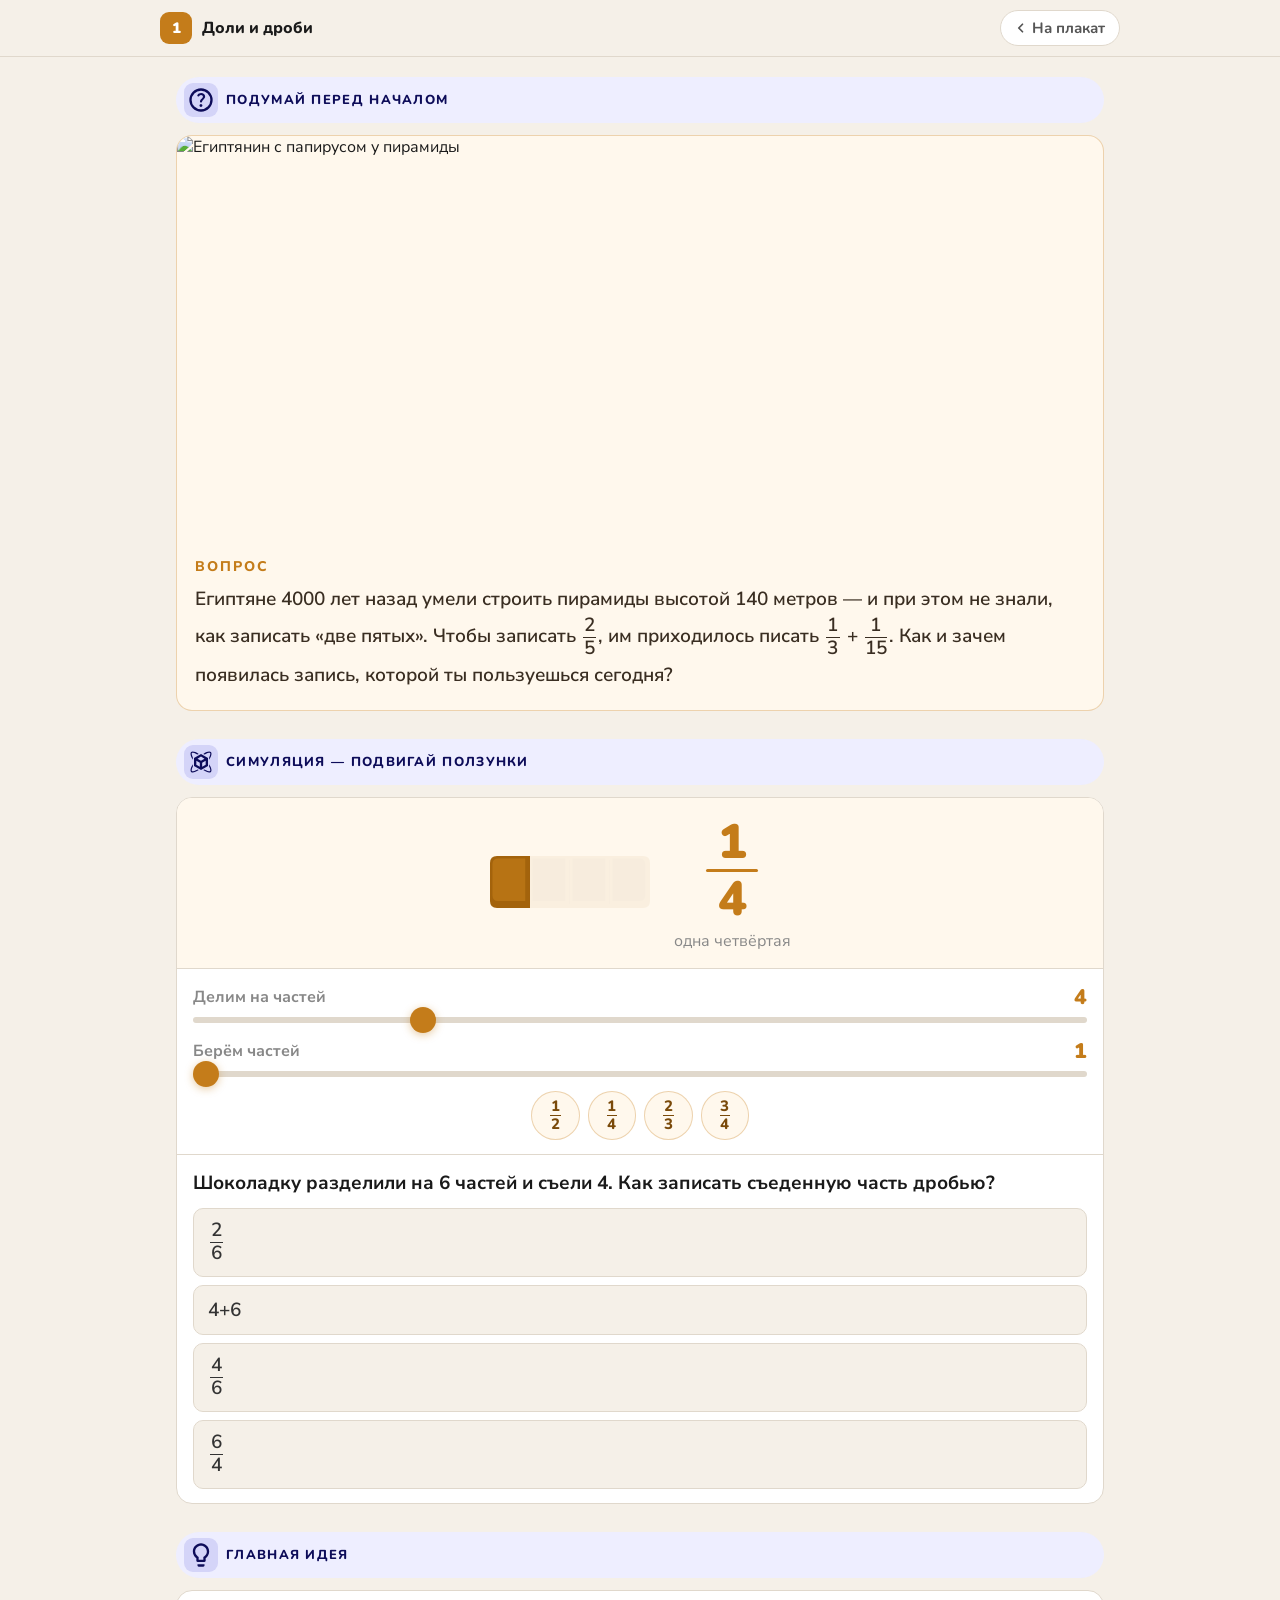
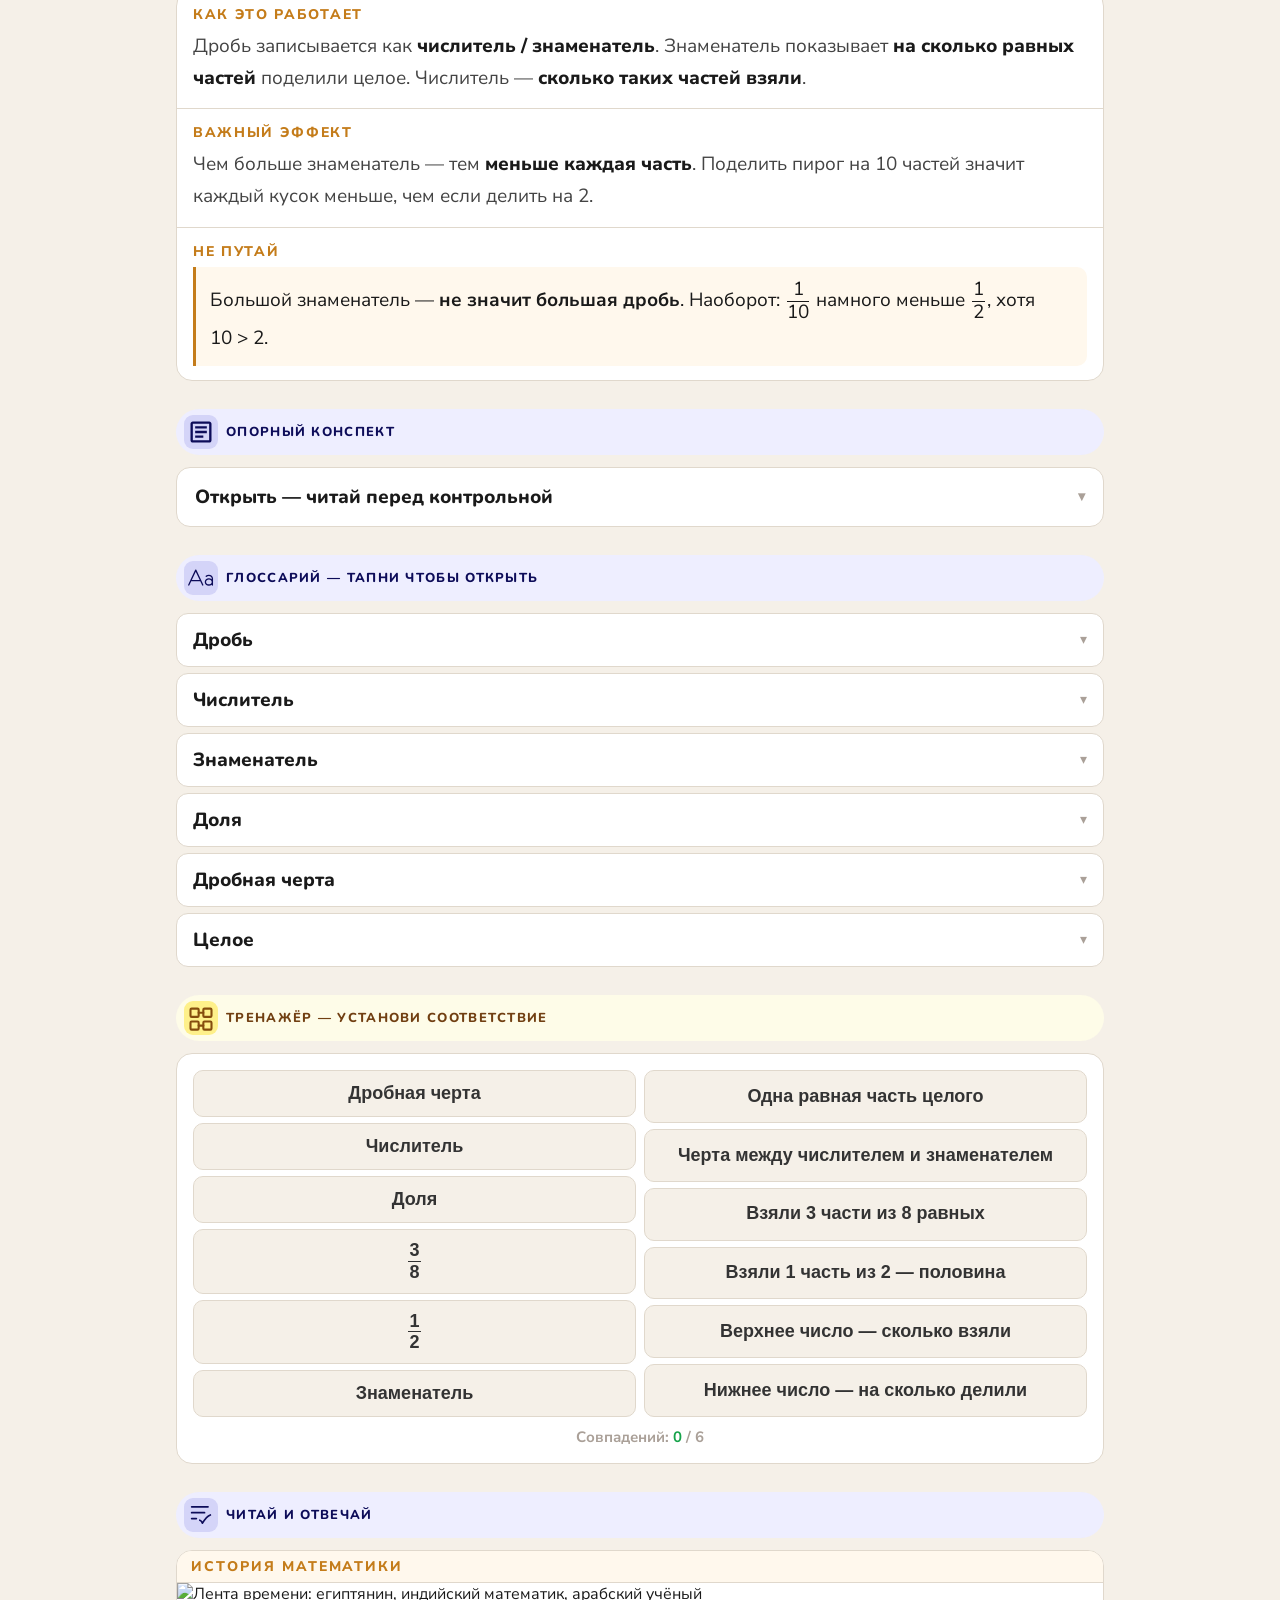
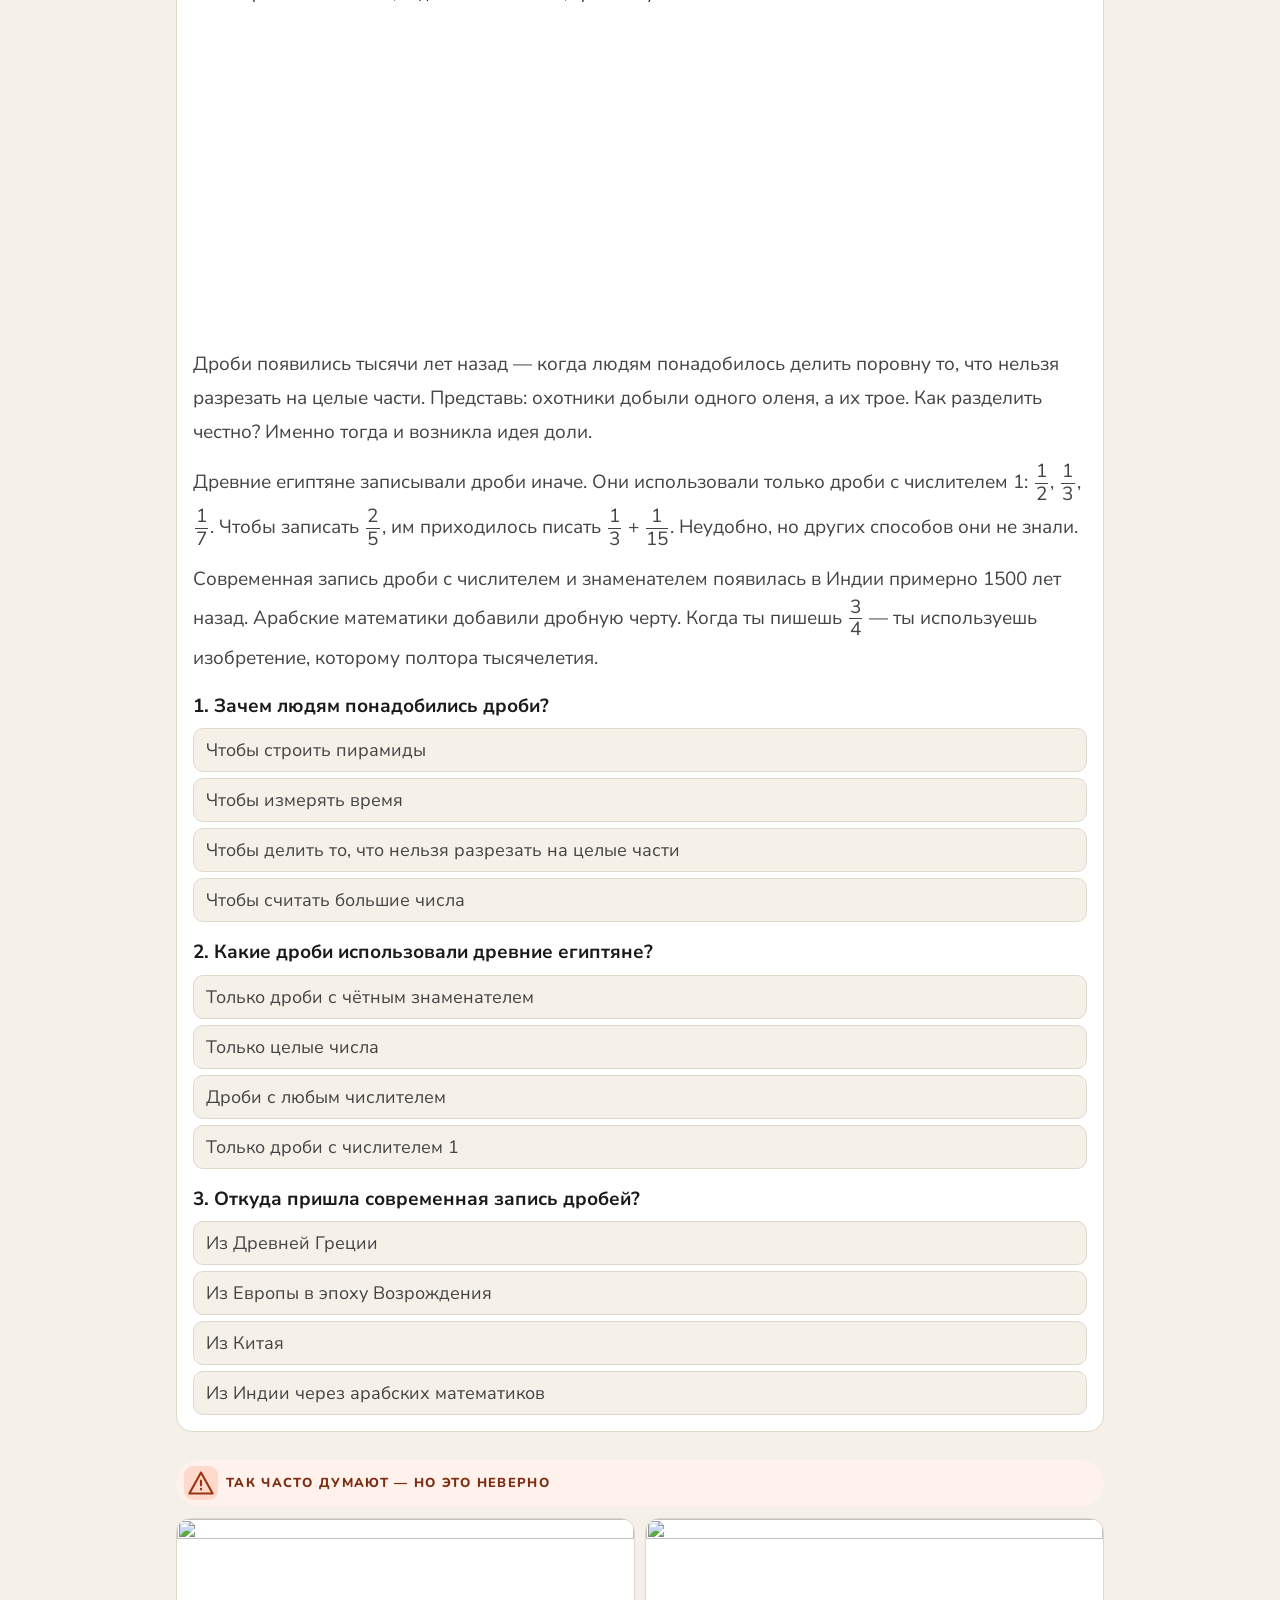
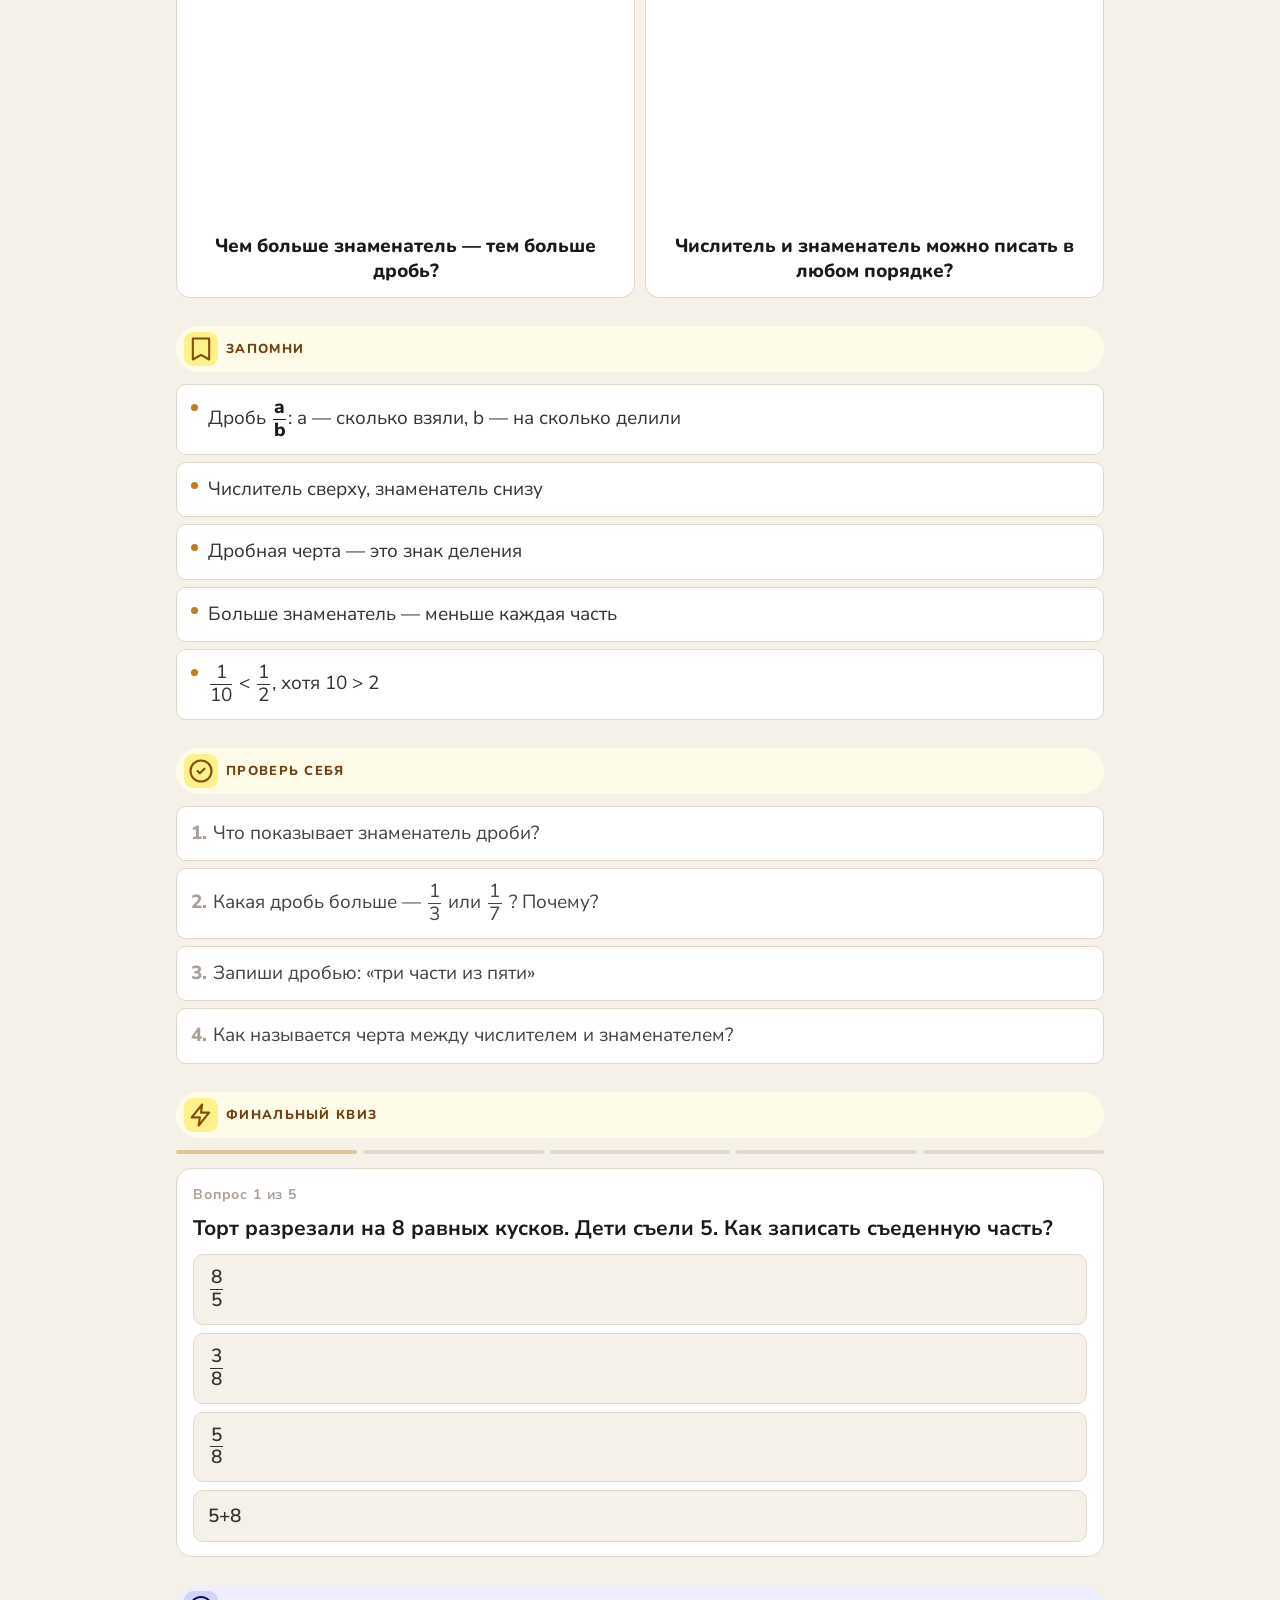
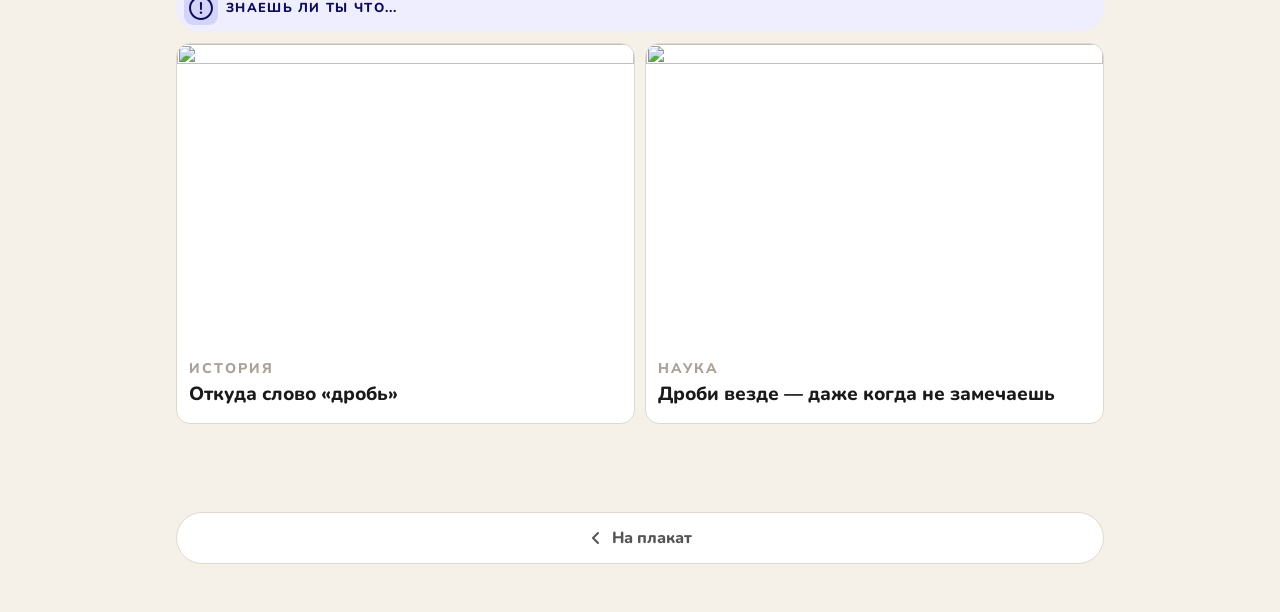
==== block5/node1.html @ dfeeb0be "update proj" ====
<!DOCTYPE html>
<html lang="ru">
<head>
  <meta charset="UTF-8">
  <meta name="viewport" content="width=device-width, initial-scale=1.0, maximum-scale=1.0">
  <title>Узел 1 · Доли и дроби</title>
  <link rel="stylesheet" href="../shared.css">
  <style>
    /* Симуляция — шоколадка */
    .choc-wrap { display: flex; align-items: center; justify-content: center; gap: 24px; flex-wrap: wrap; }
    .choc-grid-img { display: flex; flex-wrap: nowrap; gap: 0; align-items: stretch; justify-content: center; overflow-x: auto; max-width: 100%; padding: 4px 0; border-radius: 8px; overflow: hidden; }
    .choc-cell-svg { flex-shrink: 0; transition: opacity 0.25s; display: block; }
    .choc-cell-svg.on  { opacity: 1; }
    .choc-cell-svg.off { opacity: 0.15; }
    @media (max-width: 599px) {
      .choc-cell-svg svg { width: 30px !important; height: 39px !important; }
    }
    .frac-disp { display: flex; flex-direction: column; align-items: center; gap: 3px; min-width: 72px; }
    .frac-word { font-size: 15px; color: #888; text-align: center; margin-top: 4px; min-height: 18px; }

    /* Match — node1 специфика */
    .match-wrap { padding: 16px; }
    .match-header { font-size: 16px; font-weight: 700; color: #555; margin-bottom: 12px; text-align: center; }

    /* Reading */
    .read-papyrus { width: 100%; aspect-ratio: 2/1; object-fit: cover; object-position: center 30%; display: block; }

    /* Масштабирование специфичного */
    @media (min-width: 600px) {
      .frac-word { font-size: clamp(14px, 1.7vw, 16px); }
    }
  </style>
</head>
<body>

<div class="topbar">
  <div class="topbar-inner">
    <div class="topbar-badge">1</div>
    <div class="topbar-title">Доли и дроби</div>
    <a href="index.html" class="topbar-back">
      <svg width="12" height="12" viewBox="0 0 16 16" fill="none"><path d="M10 3L5 8L10 13" stroke="currentColor" stroke-width="2.2" stroke-linecap="round" stroke-linejoin="round"/></svg>
      На плакат
    </a>
  </div>
</div>

<div class="page">
<div class="col">

  <!-- 1. HOOK -->
  <div class="sec">
    <div class="sec-title"><div class="sec-pill sp-learn"><div class="sec-pill-icon"><svg width="28" height="28" viewBox="0 0 24 24" fill="#0D0C59"><path d="M11.95 18q.525 0 .888-.363t.362-.887t-.362-.888t-.888-.362t-.887.363t-.363.887t.363.888t.887.362m.05 4q-2.075 0-3.9-.788t-3.175-2.137T2.788 15.9T2 12t.788-3.9t2.137-3.175T8.1 2.788T12 2t3.9.788t3.175 2.137T21.213 8.1T22 12t-.788 3.9t-2.137 3.175t-3.175 2.138T12 22m0-2q3.35 0 5.675-2.325T20 12t-2.325-5.675T12 4T6.325 6.325T4 12t2.325 5.675T12 20m.1-12.3q.625 0 1.088.4t.462 1q0 .55-.337.975t-.763.8q-.575.5-1.012 1.1t-.438 1.35q0 .35.263.588t.612.237q.375 0 .638-.25t.337-.625q.1-.525.45-.937t.75-.788q.575-.55.988-1.2t.412-1.45q0-1.275-1.037-2.087T12.1 6q-.95 0-1.812.4T8.975 7.625q-.175.3-.112.638t.337.512q.35.2.725.125t.625-.425q.275-.375.688-.575t.862-.2"/></svg></div><span class="sec-pill-text">Подумай перед началом</span></div></div>
    <div class="hook-card">
      <img src="node1_img1.png" alt="Египтянин с папирусом у пирамиды" style="width:100%;aspect-ratio:16/7;object-fit:cover;display:block;border-radius:12px 12px 0 0;">
      <div class="hook-text-wrap">
        <div class="hook-label">Вопрос</div>
        <div class="hook-text">Египтяне 4000 лет назад умели строить пирамиды высотой 140 метров — и при этом не знали, как записать «две пятых». Чтобы записать <span class="frac"><span class="frac-n">2</span><span class="frac-bar"></span><span class="frac-d">5</span></span>, им приходилось писать <span class="frac"><span class="frac-n">1</span><span class="frac-bar"></span><span class="frac-d">3</span></span>&#160;+&#160;<span class="frac"><span class="frac-n">1</span><span class="frac-bar"></span><span class="frac-d">15</span></span>. Как и зачем появилась запись, которой ты пользуешься сегодня?</div>
      </div>
    </div>
  </div>

  <!-- 2. СИМУЛЯЦИЯ -->
  <div class="sec">
    <div class="sec-title"><div class="sec-pill sp-learn"><div class="sec-pill-icon"><svg width="28" height="28" viewBox="0 0 512 512" fill="#0D0C59"><path fill-rule="evenodd" d="M421.935 90.066c2.286 2.287 5.356 7.973 4.013 21.398c-1.323 13.221-6.731 30.687-16.845 51.505a306 306 0 0 1-3.77 7.492v42.31c39.823-61.993 54.037-115.44 31.687-137.79c-22.529-22.528-76.652-7.907-139.277 32.646l20.879 12.054c10.535-6.46 20.717-12.073 30.411-16.783c20.817-10.114 38.283-15.522 51.504-16.845c13.425-1.343 19.112 1.727 21.398 4.013M405.333 341.54v-42.31c39.823 61.993 54.037 115.44 31.687 137.79c-22.536 22.536-76.689 7.897-139.341-32.687l20.877-12.053c10.559 6.477 20.763 12.104 30.477 16.823c20.817 10.114 38.283 15.522 51.505 16.845c13.424 1.343 19.111-1.727 21.397-4.013c2.287-2.287 5.357-7.973 4.013-21.398c-1.322-13.221-6.73-30.687-16.845-51.505a306 306 0 0 0-3.77-7.492m-211.888 50.74l20.876 12.053c-62.651 40.584-116.804 55.223-139.34 32.687c-22.35-22.35-8.136-75.795 31.686-137.788v42.31a309 309 0 0 0-3.769 7.49c-10.114 20.818-15.522 38.284-16.845 51.505c-1.343 13.425 1.727 19.111 4.013 21.398c2.287 2.286 7.973 5.356 21.398 4.013c13.221-1.323 30.687-6.731 51.505-16.845c9.713-4.719 19.917-10.346 30.476-16.823M74.981 74.981c-22.35 22.35-8.136 75.795 31.686 137.788v-42.311a308 308 0 0 1-3.769-7.489c-10.114-20.818-15.522-38.284-16.845-51.505c-1.343-13.425 1.727-19.111 4.013-21.398c2.287-2.286 7.973-5.356 21.398-4.013c13.221 1.323 30.687 6.73 51.505 16.845c9.693 4.709 19.874 10.322 30.41 16.782l20.878-12.054C151.633 67.074 97.51 52.453 74.981 74.981M256 108.16l128 73.901v147.801l-128 73.901l-128-73.901V182.06zm85.333 123.132v73.937l-64 36.95v-73.937zm-106.666 36.95v73.937l-64-36.95v-73.937zM256 231.291l-63.969-36.933L256 157.426l63.969 36.932z" clip-rule="evenodd"/></svg></div><span class="sec-pill-text">Симуляция — подвигай ползунки</span></div></div>
    <div class="card">
      <div class="sim-top">
        <div class="choc-wrap">
          <div id="chocGrid" class="choc-grid-img"></div>
          <div class="frac-disp">
            <div class="sim-n" id="fN">1</div>
            <div class="frac-l"></div>
            <div class="sim-d" id="fD">4</div>
            <div class="frac-word" id="fW">одна четвёртая</div>
          </div>
        </div>
      </div>
      <div class="sliders">
        <div class="slider-row">
          <div class="slider-lbl">
            <span class="slider-lbl-t">Делим на частей</span>
            <span class="slider-val" id="dV">4</span>
          </div>
          <input type="range" id="denS" min="2" max="10" value="4" step="1">
        </div>
        <div class="slider-row">
          <div class="slider-lbl">
            <span class="slider-lbl-t">Берём частей</span>
            <span class="slider-val" id="nV">1</span>
          </div>
          <input type="range" id="numS" min="1" max="4" value="1" step="1">
        </div>
      </div>
      <div class="presets">
        <button class="preset-btn" id="pBtn1" onclick="setP(2,1)"></button>
        <button class="preset-btn" id="pBtn2" onclick="setP(4,1)"></button>
        <button class="preset-btn" id="pBtn3" onclick="setP(3,2)"></button>
        <button class="preset-btn" id="pBtn4" onclick="setP(4,3)"></button>
      </div>
      <div class="check-wrap">
        <div class="check-q">Шоколадку разделили на 6 частей и съели 4. Как записать съеденную часть дробью?</div>
        <div class="check-opts" id="checkOpts"></div>
        <div class="check-fb" id="checkFb"></div>
      </div>
    </div>
  </div>

  <!-- 3. ОБЪЯСНЕНИЕ -->
  <div class="sec">
    <div class="sec-title"><div class="sec-pill sp-learn"><div class="sec-pill-icon"><svg width="28" height="28" viewBox="0 0 24 24" fill="#0D0C59"><path d="M9 21c0 .55.45 1 1 1h4c.55 0 1-.45 1-1v-1H9zm3-19C8.14 2 5 5.14 5 9c0 2.38 1.19 4.47 3 5.74V17c0 .55.45 1 1 1h6c.55 0 1-.45 1-1v-2.26c1.81-1.27 3-3.36 3-5.74c0-3.86-3.14-7-7-7m2.85 11.1l-.85.6V16h-4v-2.3l-.85-.6A5 5 0 0 1 7 9c0-2.76 2.24-5 5-5s5 2.24 5 5c0 1.63-.8 3.16-2.15 4.1"/></svg></div><span class="sec-pill-text">Главная идея</span></div></div>
    <div class="card">
      <div class="expl-block">
        <div class="expl-lbl">Как это работает</div>
        <div class="expl-t">Дробь записывается как <strong>числитель / знаменатель</strong>. Знаменатель показывает <strong>на сколько равных частей</strong> поделили целое. Числитель — <strong>сколько таких частей взяли</strong>.</div>
      </div>
      <div class="expl-block">
        <div class="expl-lbl">Важный эффект</div>
        <div class="expl-t">Чем больше знаменатель — тем <strong>меньше каждая часть</strong>. Поделить пирог на 10 частей значит каждый кусок меньше, чем если делить на 2.</div>
      </div>
      <div class="expl-block">
        <div class="expl-lbl">Не путай</div>
        <div class="expl-alert">Большой знаменатель — <strong>не значит большая дробь</strong>. Наоборот: <span class="frac"><span class="frac-n">1</span><span class="frac-bar"></span><span class="frac-d">10</span></span> намного меньше <span class="frac"><span class="frac-n">1</span><span class="frac-bar"></span><span class="frac-d">2</span></span>, хотя 10&#160;&gt;&#160;2.</div>
      </div>
    </div>
  </div>

  <!-- 4. ОПОРНЫЙ КОНСПЕКТ -->
  <div class="sec">
    <div class="sec-title"><div class="sec-pill sp-learn"><div class="sec-pill-icon"><svg width="28" height="28" viewBox="0 0 24 24" fill="#0D0C59"><path d="M5 3c-1.11 0-2 .89-2 2v14c0 1.11.89 2 2 2h14c1.11 0 2-.89 2-2V5c0-1.11-.89-2-2-2zm0 2h14v14H5zm2 2v2h10V7zm0 4v2h10v-2zm0 4v2h7v-2z"/></svg></div><span class="sec-pill-text">Опорный конспект</span></div></div>
    <button class="cs-toggle" id="csToggle" onclick="toggleCS()">
      <span>Открыть — читай перед контрольной</span>
      <span class="cs-toggle-icon">&#9662;</span>
    </button>
    <div class="cs-body card" id="csBody">
      <div class="cs-block">
        <div class="cs-lbl">Что это</div>
        <div class="cs-text">Дробь — запись вида <strong><span class="frac"><span class="frac-n">a</span><span class="frac-bar"></span><span class="frac-d">b</span></span></strong>, где b — на сколько равных частей поделили целое, a — сколько таких частей взяли.</div>
      </div>
      <div class="cs-block">
        <div class="cs-lbl">Главные факты</div>
        <div class="cs-list">
          <div class="cs-item">Числитель (верхнее число) — сколько частей взяли</div>
          <div class="cs-item">Знаменатель (нижнее число) — на сколько частей делили</div>
          <div class="cs-item">Чем больше знаменатель — тем меньше каждая часть: <span class="frac"><span class="frac-n">1</span><span class="frac-bar"></span><span class="frac-d">10</span></span> &lt; <span class="frac"><span class="frac-n">1</span><span class="frac-bar"></span><span class="frac-d">2</span></span></div>
          <div class="cs-item">Современная запись дроби появилась в Индии около 1500 лет назад</div>
          <div class="cs-item">Дробная черта означает деление: <span class="frac"><span class="frac-n">3</span><span class="frac-bar"></span><span class="frac-d">8</span></span> = 3 разделить на 8</div>
        </div>
      </div>
      <div class="cs-block">
        <div class="cs-lbl">Не путать</div>
        <div class="cs-confusion">
          <div class="cs-conf-row">
            <div class="cs-conf-wrong">Большой знаменатель = большая дробь — неверно</div>
            <div class="cs-conf-right">Большой знаменатель = маленькие части. <span class="frac"><span class="frac-n">1</span><span class="frac-bar"></span><span class="frac-d">8</span></span> &lt; <span class="frac"><span class="frac-n">1</span><span class="frac-bar"></span><span class="frac-d">2</span></span>, хотя 8 &gt; 2</div>
          </div>
          <div class="cs-conf-row">
            <div class="cs-conf-wrong">Числитель и знаменатель можно поменять местами — неверно</div>
            <div class="cs-conf-right">Числитель всегда сверху (сколько взяли), знаменатель всегда снизу</div>
          </div>
        </div>
      </div>
      <div class="cs-block">
        <div class="cs-lbl">Приём для запоминания</div>
        <div class="cs-hint">ЗНАменатель — ЗНАй, на сколько делили (стоит снизу, как основание). Числитель — ЧИСЛо взятых частей (стоит сверху).</div>
      </div>
    </div>
  </div>

  <!-- 5. ГЛОССАРИЙ -->
  <div class="sec">
    <div class="sec-title"><div class="sec-pill sp-learn"><div class="sec-pill-icon"><svg width="28" height="28" viewBox="0 0 256 256" fill="#0D0C59"><path d="M85.43 53.45a6 6 0 0 0-10.86 0l-64 136a6 6 0 1 0 10.86 5.11L38.63 158h82.74l17.2 36.55a6 6 0 1 0 10.86-5.11ZM44.28 146L80 70.09L115.72 146ZM200 98c-12.21 0-21.71 3.28-28.23 9.74a6 6 0 0 0 8.46 8.52c4.18-4.15 10.84-6.26 19.77-6.26c14.34 0 26 9.87 26 22v7.24a40.36 40.36 0 0 0-26-9.24c-20.95 0-38 15.25-38 34s17.05 34 38 34a40.36 40.36 0 0 0 26-9.24V192a6 6 0 0 0 12 0v-60c0-18.75-17-34-38-34m0 88c-14.34 0-26-9.87-26-22s11.66-22 26-22s26 9.87 26 22s-11.66 22-26 22"/></svg></div><span class="sec-pill-text">Глоссарий — тапни чтобы открыть</span></div></div>
    <div class="gloss-list" id="glossList"></div>
  </div>

  <!-- 6. ТРЕНАЖЁР -->
  <div class="sec">
    <div class="sec-title"><div class="sec-pill sp-train"><div class="sec-pill-icon"><svg width="28" height="28" viewBox="0 0 24 24" fill="none" stroke="#854D0E" stroke-width="1.8" stroke-linecap="round" stroke-linejoin="round"><rect x="3" y="4" width="7" height="7" rx="1"/><rect x="14" y="4" width="7" height="7" rx="1"/><rect x="3" y="15" width="7" height="7" rx="1"/><rect x="14" y="15" width="7" height="7" rx="1"/><path d="M10 7.5h4M10 18.5h4"/></svg></div><span class="sec-pill-text">Тренажёр — установи соответствие</span></div></div>
    <div class="card" style="padding:16px;">
      <div class="match-cols">
        <div class="match-col" id="mL"></div>
        <div class="match-col" id="mR"></div>
      </div>
      <div class="match-score">Совпадений: <span id="mCnt">0</span> / 6</div>
      <button class="match-reset" id="mReset" onclick="initMatch()">Ещё раз</button>
    </div>
  </div>

  <!-- 7. ЧТЕНИЕ -->
  <div class="sec">
    <div class="sec-title"><div class="sec-pill sp-learn"><div class="sec-pill-icon"><svg width="28" height="28" viewBox="0 0 24 24" fill="none" stroke="#0D0C59" stroke-linecap="round" stroke-width="1.5"><path stroke-linejoin="round" d="M11 16.5s1.5.5 2.25 2.5c0 0 3.573-5.833 6.75-7"/><path d="M4 5h14M4 10h11M4 15h4"/></svg></div><span class="sec-pill-text">Читай и отвечай</span></div></div>
    <div class="card">
      <div class="read-tag">История математики</div>
      <img src="node1_img2.png" alt="Лента времени: египтянин, индийский математик, арабский учёный" style="width:100%;aspect-ratio:16/6;object-fit:cover;display:block;border-radius:0;">
      <div class="read-text">
        <p>Дроби появились тысячи лет назад — когда людям понадобилось делить поровну то, что нельзя разрезать на целые части. Представь: охотники добыли одного оленя, а их трое. Как разделить честно? Именно тогда и возникла идея доли.</p>
        <p>Древние египтяне записывали дроби иначе. Они использовали только дроби с числителем 1: <span class="frac"><span class="frac-n">1</span><span class="frac-bar"></span><span class="frac-d">2</span></span>, <span class="frac"><span class="frac-n">1</span><span class="frac-bar"></span><span class="frac-d">3</span></span>, <span class="frac"><span class="frac-n">1</span><span class="frac-bar"></span><span class="frac-d">7</span></span>. Чтобы записать <span class="frac"><span class="frac-n">2</span><span class="frac-bar"></span><span class="frac-d">5</span></span>, им приходилось писать <span class="frac"><span class="frac-n">1</span><span class="frac-bar"></span><span class="frac-d">3</span></span> + <span class="frac"><span class="frac-n">1</span><span class="frac-bar"></span><span class="frac-d">15</span></span>. Неудобно, но других способов они не знали.</p>
        <p>Современная запись дроби с числителем и знаменателем появилась в Индии примерно 1500 лет назад. Арабские математики добавили дробную черту. Когда ты пишешь <span class="frac"><span class="frac-n">3</span><span class="frac-bar"></span><span class="frac-d">4</span></span> — ты используешь изобретение, которому полтора тысячелетия.</p>
      </div>
      <div class="read-qs" id="readQs"></div>
    </div>
  </div>

  <!-- 8. MISCONCEPTIONS -->
  <div class="sec">
    <div class="sec-title"><div class="sec-pill sp-err"><div class="sec-pill-icon"><svg width="28" height="28" viewBox="0 0 24 24" fill="none" stroke="#9A3412" stroke-width="1.8" stroke-linecap="round" stroke-linejoin="round"><path d="M12 3L2 21h20L12 3z"/><path d="M12 10v4M12 17v.5"/></svg></div><span class="sec-pill-text">Так часто думают — но это неверно</span></div></div>
    <div class="misc-grid" id="miscGrid"></div>
    <div class="misc-panel" id="miscPanel"></div>
  </div>

  <!-- 9. ЗАПОМНИ -->
  <div class="sec">
    <div class="sec-title"><div class="sec-pill sp-train"><div class="sec-pill-icon"><svg width="28" height="28" viewBox="0 0 24 24" fill="none" stroke="#854D0E" stroke-width="1.8" stroke-linecap="round" stroke-linejoin="round"><path d="M5 3v18l7-4 7 4V3H5z"/></svg></div><span class="sec-pill-text">Запомни</span></div></div>
    <div class="remember-list" id="rememberList"></div>
  </div>

  <!-- 10. ПРОВЕРЬ СЕБЯ -->
  <div class="sec">
    <div class="sec-title"><div class="sec-pill sp-train"><div class="sec-pill-icon"><svg width="28" height="28" viewBox="0 0 24 24" fill="none" stroke="#854D0E" stroke-width="1.8" stroke-linecap="round" stroke-linejoin="round"><circle cx="12" cy="12" r="9"/><path d="M9 12l2 2 4-4"/></svg></div><span class="sec-pill-text">Проверь себя</span></div></div>
    <div class="selfcheck-list" id="selfcheckList"></div>
  </div>

  <!-- 11. ФИНАЛЬНЫЙ КВИЗ -->
  <div class="sec">
    <div class="sec-title"><div class="sec-pill sp-train"><div class="sec-pill-icon"><svg width="28" height="28" viewBox="0 0 24 24" fill="none" stroke="#854D0E" stroke-width="1.8" stroke-linecap="round" stroke-linejoin="round"><path d="M13 3L4 14h7l-1 7 9-11h-7l1-7z"/></svg></div><span class="sec-pill-text">Финальный квиз</span></div></div>
    <div class="quiz-prog" id="qProg"></div>
    <div class="card" id="qCard"></div>
  </div>

  <!-- 12. DYK -->
  <div class="sec">
    <div class="sec-title"><div class="sec-pill sp-learn"><div class="sec-pill-icon"><svg width="28" height="28" viewBox="0 0 56 56" fill="#0D0C59"><path d="M28 51.906c13.055 0 23.906-10.828 23.906-23.906c0-13.055-10.875-23.906-23.93-23.906C14.899 4.094 4.095 14.945 4.095 28c0 13.078 10.828 23.906 23.906 23.906m0-3.984C16.937 47.922 8.1 39.062 8.1 28c0-11.04 8.813-19.922 19.876-19.922c11.039 0 19.921 8.883 19.945 19.922c.023 11.063-8.883 19.922-19.922 19.922m-.023-15.68c1.124 0 1.757-.633 1.78-1.851l.352-12.375c.024-1.196-.914-2.086-2.156-2.086c-1.266 0-2.156.867-2.133 2.062l.305 12.399c.023 1.195.68 1.851 1.852 1.851m0 7.617c1.335 0 2.53-1.078 2.53-2.437c0-1.383-1.171-2.438-2.53-2.438c-1.383 0-2.532 1.078-2.532 2.438c0 1.336 1.172 2.437 2.532 2.437"/></svg></div><span class="sec-pill-text">Знаешь ли ты что...</span></div></div>
    <div class="dyk-grid" id="dykGrid"></div>
    <div class="dyk-panel" id="dykPanel"></div>
  </div>

</div>
</div>

<div class="bottom-back">
  <a href="index.html" class="back-to-poster">
    <svg width="16" height="16" viewBox="0 0 16 16" fill="none"><path d="M10 3L5 8L10 13" stroke="currentColor" stroke-width="2" stroke-linecap="round" stroke-linejoin="round"/></svg>
    На плакат
  </a>
</div>

<div class="finish-ov" id="finOv">
  <div class="finish-card">
    <div class="finish-icon">&#10003;</div>
    <div class="finish-title">Тема пройдена!</div>
    <div class="finish-score">Квиз: <strong id="finScore">5 из 5</strong></div>
    <div class="finish-btns">
      <a href="index.html" class="finish-btn finish-btn-sec">На плакат</a>
      <button class="finish-btn finish-btn-pri" onclick="finStay()">Остаться в теме</button>
    </div>
  </div>
</div>

<script src="../shared.js"></script>
<script>

var WORDS = {
  '1/2':'одна вторая','1/3':'одна третья','1/4':'одна четвёртая',
  '1/5':'одна пятая','2/3':'две третьих','3/4':'три четвёртых',
  '2/5':'две пятых','3/5':'три пятых','1/6':'одна шестая',
  '1/7':'одна седьмая','1/8':'одна восьмая','1/10':'одна десятая'
};

var GLOSSARY = [
  {term:'Дробь',        def:'Запись вида' + fri('a','b') + ', где b — на сколько равных частей поделили целое, a — сколько взяли. Пример: <em>' + fr(3,8) + '</em> — взяли 3 части из 8.'},
  {term:'Числитель',    def:'Верхнее число дроби. Показывает сколько частей взяли. В дроби' + fri(3,8) + 'числитель равен <em>3</em>.'},
  {term:'Знаменатель',  def:'Нижнее число дроби. Показывает на сколько равных частей поделили целое. В дроби' + fri(3,8) + 'знаменатель равен <em>8</em>.'},
  {term:'Доля',         def:'Одна из равных частей целого. Если пирог разрезан на 6 кусков — каждый кусок это <em>одна шестая</em>, или' + fri(1,6) + '.'},
  {term:'Дробная черта',def:'Горизонтальная черта между числителем и знаменателем. Означает деление:' + fri(3,8) + 'читается как «три восьмых».'},
  {term:'Целое',        def:'То, что делим на равные части. Целым может быть пирог, шоколадка, отрезок, <em>час времени</em>, километр пути.'}
];

var MATCH_PAIRS = [
  {l:fr(3,8),          r:'Взяли 3 части из 8 равных'},
  {l:'Числитель',      r:'Верхнее число — сколько взяли'},
  {l:'Знаменатель',    r:'Нижнее число — на сколько делили'},
  {l:fr(1,2),          r:'Взяли 1 часть из 2 — половина'},
  {l:'Доля',           r:'Одна равная часть целого'},
  {l:'Дробная черта',  r:'Черта между числителем и знаменателем'}
];

var READ_QS = [
  {q:'Зачем людям понадобились дроби?',
   opts:['Чтобы считать большие числа','Чтобы делить то, что нельзя разрезать на целые части','Чтобы измерять время','Чтобы строить пирамиды'], c:1},
  {q:'Какие дроби использовали древние египтяне?',
   opts:['Только дроби с числителем 1','Только целые числа','Дроби с любым числителем','Только дроби с чётным знаменателем'], c:0},
  {q:'Откуда пришла современная запись дробей?',
   opts:['Из Древней Греции','Из Китая','Из Индии через арабских математиков','Из Европы в эпоху Возрождения'], c:2}
];

var MISCONCEPTIONS = [
  {
    imgId: 'node1_img3',
    imgRatio: '3/2',
    hasImg: true,
    imgDesc: 'Два одинаковых круглых пирога рядом на столе. Левый разрезан на 2 части — куски огромные. Правый разрезан на 10 частей — куски крошечные.',
    label: 'Чем больше знаменатель — тем больше дробь?',
    wrong: '"Чем больше знаменатель — тем больше дробь"',
    whyWrong: 'Кажется логичным: больше число — значит больше. Дети переносят логику целых чисел на дроби.',
    correct: 'Знаменатель показывает на сколько частей поделили целое — чем их больше, тем каждая меньше.' + fri(1,10) + '— это десять крошечных кусочков, а' + fri(1,2) + '— один большой. Поэтому' + fri(1,10) + 'намного меньше' + fri(1,2) + ', хотя 10 > 2.',
    hint: 'Больше знаменатель — мельче кусок.'
  },
  {
    imgId: 'node1_img4',
    imgRatio: '3/2',
    hasImg: true,
    imgDesc: 'На заднем плане лежит целая шоколадная плитка из 8 одинаковых кусочков. Перед ней две тарелки: на левой — три кусочка шоколадки, на правой — восемь таких же кусочков.',
    label: 'Числитель и знаменатель можно писать в любом порядке?',
    wrong: '"Числитель и знаменатель — просто два числа, их можно писать в любом порядке"',
    whyWrong: 'Ребёнок ещё не чувствует разницы между «взял» и «поделил» — оба числа кажутся равноправными.',
    correct: 'Порядок принципиален.' + fri(3,8) + 'означает «взял 3 из 8», а' + fri(8,3) + '— совсем другое: «взял 8 из 3», то есть больше целого. Поменять числитель и знаменатель местами — это другая дробь.',
    hint: 'Числитель сверху — результат. Знаменатель снизу — основание.'
  }
];

var REMEMBER = [
  'Дробь <strong>' + fr('a','b') + '</strong>: a — сколько взяли, b — на сколько делили',
  'Числитель сверху, знаменатель снизу',
  'Дробная черта — это знак деления',
  'Больше знаменатель — меньше каждая часть',
  fr(1,10) + ' < ' + fr(1,2) + ', хотя 10 > 2'
];

var SELFCHECK = [
  'Что показывает знаменатель дроби?',
  'Какая дробь больше —' + fri(1,3) + 'или' + fri(1,7) + '? Почему?',
  'Запиши дробью: «три части из пяти»',
  'Как называется черта между числителем и знаменателем?'
];

var QUIZ_QS = [
  {q:'Торт разрезали на 8 равных кусков. Дети съели 5. Как записать съеденную часть?',
   opts:[fr(5,8),fr(8,5),'5+8',fr(3,8)], c:0,
   explain:'Числитель — сколько съели (5), знаменатель — на сколько делили (8).'},
  {q:'В дроби' + fri(7,12) + 'что показывает число 12?',
   opts:['Сколько частей взяли','На сколько равных частей поделили целое','Сколько частей осталось','Размер каждой части'], c:1,
   explain:'12 — знаменатель, стоит снизу, показывает на сколько делили целое.'},
  {q:'Какая дробь означает «половина»?',
   opts:[fr(2,1),fr(1,2),fr(1,3),fr(2,2)], c:1,
   explain:'Половина — одна из двух равных частей, то есть' + fri(1,2) + '.'},
  {q:'Отрезок разделили на 5 равных частей. Одна часть — это...',
   opts:[fr(1,4) + ' отрезка',fr(5,1) + ' отрезка',fr(1,5) + ' отрезка',fr(5,5) + ' отрезка'], c:2,
   explain:'Делили на 5 частей, взяли 1 — значит' + fri(1,5) + '.'},
  {q:'Пицца на 6 кусков. Петя съел 2, Маша — 1. Какую часть пиццы съели вместе?',
   opts:[fr(2,6),fr(1,6),fr(3,6),fr(3,3)], c:2,
   explain:'Вместе съели 2+1=3 куска из 6, то есть' + fri(3,6) + '.'}
];

var DYK = [
  {
    tag:'История',
    title:'Откуда слово «дробь»',
    teaser:'«Дробь» и «fractio» — слова из разных языков с одним смыслом: разлом.',
    imgId:'node1_img5',
    hasImg: true,
    imgDesc:'Глиняная табличка с трещиной посередине — расколота на две половины. На левой: ДРОБЬ, на правой буквами в стиле римских надписей: FRACTIO.',
    text:'<p>Слово «дробь» произошло от «дробить» — разбивать на мелкие части. По-латынски fraction — от fractio, «разлом».</p><p>В обоих языках дробь связана с идеей разбивания целого. Математика одна, слова разные — но смысл один.</p>'
  },
  {
    tag:'Наука',
    title:'Дроби везде — даже когда не замечаешь',
    teaser:'Каждый раз когда говоришь «полчаса» — используешь дробь.',
    imgId:'node1_img6',
    hasImg: true,
    imgDesc:'Три предмета в ряд: циферблат часов с выделенной четвертью (12 до 3), смартфон с зарядом 75%, календарь с выделенным одним месяцем из двенадцати.',
    text:'<p>Сутки делятся на 24 часа — каждый час это' + fri(1,24) + 'суток. Год делится на 12 месяцев — каждый месяц примерно' + fri(1,12) + 'года.</p><p>«Полчаса» — это' + fri(1,2) + 'часа, 30 минут. Четверть часа —' + fri(1,4) + ', то есть 15 минут. Дроби вокруг нас даже когда мы их так не называем.</p>'
  }
];

/* Симуляция */

function makeChocSVG(active, isFirst, isLast) {
  var bg     = active ? '#a3630c' : '#D9BC96';
  var shine  = active ? '#cc841c' : '#B89A78';
  var shadow = active ? '#A0621088' : '#BFA07888';
  var rxL = isFirst ? '7' : '0';
  var rxR = isLast  ? '7' : '0';
  /* Строим path с закруглением только на нужных углах */
  var w = 40; var h = 52;
  var r = 7;
  var path = '';
  if (isFirst && isLast) {
    path = 'M' + r + ',0 H' + (w-r) + ' Q' + w + ',0 ' + w + ',' + r
      + ' V' + (h-r) + ' Q' + w + ',' + h + ' ' + (w-r) + ',' + h
      + ' H' + r + ' Q0,' + h + ' 0,' + (h-r)
      + ' V' + r + ' Q0,0 ' + r + ',0 Z';
  } else if (isFirst) {
    path = 'M' + r + ',0 H' + w + ' V' + h + ' H' + r
      + ' Q0,' + h + ' 0,' + (h-r) + ' V' + r + ' Q0,0 ' + r + ',0 Z';
  } else if (isLast) {
    path = 'M0,0 H' + (w-r) + ' Q' + w + ',0 ' + w + ',' + r
      + ' V' + (h-r) + ' Q' + w + ',' + h + ' ' + (w-r) + ',' + h
      + ' H0 Z';
  } else {
    path = 'M0,0 H' + w + ' V' + h + ' H0 Z';
  }
  var sep = (!isLast)
    ? '<line x1="' + w + '" y1="4" x2="' + w + '" y2="' + (h-4) + '" stroke="' + shadow + '" stroke-width="1.5"/>'
    : '';
  return '<svg width="40" height="52" viewBox="0 0 40 52" xmlns="http://www.w3.org/2000/svg">'
    + '<path d="' + path + '" fill="' + bg + '"/>'
    + '<path d="' + path + '" fill="' + shine + '" opacity="0.5" transform="scale(0.82) translate(3,3)"/>'
    + sep
    + '</svg>';
}

function buildChoc(den, num) {
  var g = document.getElementById('chocGrid');
  g.innerHTML = '';
  for (var i = 0; i < den; i++) {
    var cl = document.createElement('div');
    cl.className = 'choc-cell-svg ' + (i < num ? 'on' : 'off');
    cl.innerHTML = makeChocSVG(i < num, i === 0, i === den - 1);
    g.appendChild(cl);
  }
  document.getElementById('fN').textContent = num;
  document.getElementById('fD').textContent = den;
  document.getElementById('fW').textContent = WORDS[num + '/' + den] || '';
}

function updateSim() {
  var den = +document.getElementById('denS').value;
  var ns  = document.getElementById('numS');
  ns.max  = den;
  var num = Math.min(+ns.value, den);
  ns.value = num;
  document.getElementById('dV').textContent = den;
  document.getElementById('nV').textContent = num;
  buildChoc(den, num);
}

function setP(d, n) {
  document.getElementById('denS').value = d;
  document.getElementById('numS').max   = d;
  document.getElementById('numS').value = n;
  updateSim();
}

document.getElementById('denS').addEventListener('input', updateSim);
document.getElementById('numS').addEventListener('input', updateSim);
updateSim();

/* Чек-вопрос */

var CHECK_OPTS = [
  { text: fr(4,6),  correct: true  },
  { text: fr(6,4),  correct: false },
  { text: fr(2,6),  correct: false },
  { text: '4+6',    correct: false }
];

function initCheck() {
  document.getElementById('pBtn1').innerHTML = fr(1,2);
  document.getElementById('pBtn2').innerHTML = fr(1,4);
  document.getElementById('pBtn3').innerHTML = fr(2,3);
  document.getElementById('pBtn4').innerHTML = fr(3,4);
  var wrap    = document.getElementById('checkOpts');
  var items   = shuffleArr(CHECK_OPTS);
  var html    = '';
  for (var i = 0; i < items.length; i++) {
    html += '<button class="check-opt" data-correct="' + items[i].correct + '" onclick="chk(this)">' + items[i].text + '</button>';
  }
  wrap.innerHTML = html;
}

function chk(btn) {
  checkAnswered = true;
  var correct = btn.getAttribute('data-correct') === 'true';
  var fb      = document.getElementById('checkFb');
  var wrap    = document.getElementById('checkOpts');
  var opts    = wrap.querySelectorAll('.check-opt');
  var i;
  if (correct) {
    for (i = 0; i < opts.length; i++) { opts[i].classList.add('dis'); }
    btn.classList.remove('dis');
    btn.classList.add('correct');
    fb.className   = 'check-fb ok';
    fb.textContent = 'Точно! Числитель — сколько съели (4), знаменатель — на сколько делили (6).';
  } else {
    btn.classList.add('wrong');
    fb.className   = 'check-fb err';
    fb.textContent = 'Числитель — сколько частей взяли, знаменатель — на сколько делили целое.';
    setTimeout(function() {
      btn.classList.remove('wrong');
      fb.className   = 'check-fb';
      fb.textContent = '';
    }, TIMING.wrongHint);
  }
}

/* Match */

var mSel = null, mDone = 0;

function initMatch() {
  mSel = null; mDone = 0;
  document.getElementById('mCnt').textContent    = '0';
  document.getElementById('mReset').style.display = 'none';
  var pairs  = shuffle(MATCH_PAIRS.slice().map(function(p, idx) {
    return { l: p.l, r: p.r, key: idx };
  }));
  var rights = shuffle(pairs.slice());
  var lC = document.getElementById('mL');
  var rC = document.getElementById('mR');
  lC.innerHTML = ''; rC.innerHTML = '';
  var i;
  for (i = 0; i < pairs.length; i++) {
    (function(p) {
      var b = document.createElement('button');
      b.className    = 'match-item';
      b.innerHTML    = p.l;
      b.dataset.key  = p.key;
      b.dataset.side = 'l';
      b.onclick = function() { mClick(b); };
      lC.appendChild(b);
    })(pairs[i]);
  }
  for (i = 0; i < rights.length; i++) {
    (function(p) {
      var b = document.createElement('button');
      b.className    = 'match-item';
      b.innerHTML    = p.r;
      b.dataset.key  = p.key;
      b.dataset.side = 'r';
      b.onclick = function() { mClick(b); };
      rC.appendChild(b);
    })(rights[i]);
  }
}

function mClick(btn) {
  if (btn.classList.contains('done') || btn.classList.contains('dis')) return;
  if (!mSel) { mSel = btn; btn.classList.add('sel'); return; }
  if (mSel === btn) { mSel.classList.remove('sel'); mSel = null; return; }
  var a = mSel, b = btn;
  var ok = a.dataset.side !== b.dataset.side &&
           (a.dataset.key === b.dataset.key);
  a.classList.remove('sel');
  if (ok) {
    a.classList.add('done'); b.classList.add('done');
    mDone++;
    document.getElementById('mCnt').textContent = mDone;
    if (mDone === 6) { document.getElementById('mReset').style.display = 'block'; }
  } else {
    a.classList.add('bad'); b.classList.add('bad');
    setTimeout(function() { a.classList.remove('bad'); b.classList.remove('bad'); }, TIMING.matchShake);
  }
  mSel = null;
}

/* Чтение */

function initRead() {
  var wrap = document.getElementById('readQs');
  for (var qi = 0; qi < READ_QS.length; qi++) {
    (function(q, idx) {
      var items = shuffleArr(q.opts.map(function(text, i) {
        return { text: text, correct: i === q.c };
      }));
      var opts = '';
      for (var i = 0; i < items.length; i++) {
        opts += '<button class="read-opt" data-correct="' + items[i].correct + '" onclick="rdAns(this,' + idx + ')">' + items[i].text + '</button>';
      }
      var el = document.createElement('div');
      el.innerHTML = '<div class="read-q-t">' + (idx + 1) + '. ' + q.q + '</div>'
        + '<div class="read-opts">' + opts + '</div>';
      wrap.appendChild(el);
    })(READ_QS[qi], qi);
  }
}

function rdAns(btn, qi) {
  var ok   = btn.getAttribute('data-correct') === 'true';
  var opts = btn.closest('.read-opts').querySelectorAll('.read-opt');
  var i;
  for (i = 0; i < opts.length; i++) { opts[i].style.pointerEvents = 'none'; }
  btn.classList.add(ok ? 'correct' : 'wrong');
  if (!ok) {
    for (i = 0; i < opts.length; i++) {
      if (opts[i].getAttribute('data-correct') === 'true') { opts[i].classList.add('correct'); }
    }
  }
}

/* Misconceptions */


/* Квиз */

var qAns = false;

/* DYK */

var checkAnswered = false;

/* Инициализация */

initCheck();
initGlossary();
initMatch();
initRead();
initMisc();
initRemember();
initSelfcheck();
initQuiz();
initDYK();

</script>
</body>
</html>
---- shared.css ----
/* ============================================================
   МАТЕМАТИКА 5 КЛАСС · Общие стили узлов
   ============================================================ */

@import url('https://fonts.googleapis.com/css2?family=Nunito:wght@400;600;700;800;900&family=Nunito+Sans:wght@400;600;700&display=swap');

:root {
  --c-bg:        #F5F0E8;
  --c-surface:   #FFFFFF;
  --c-border:    #E0D8CC;
  --c-text:      #1a1a1a;
  --c-text-2:    #666666;
  --c-text-3:    #999999;

  --c-node1:    #C47C1A;
  --c-node1-bg: #FFF8ED;

  --c-done:      #22C55E;
  --c-done-bg:   #DCFCE7;

  --radius-sm:   8px;
  --radius-md:   14px;
  --radius-lg:   20px;

  --shadow-sm:   0 2px 8px rgba(0,0,0,0.08);
  --shadow-md:   0 4px 20px rgba(0,0,0,0.12);

  --max-width:   960px;
  --font-main:   'Nunito', sans-serif;
  --font-body:   'Nunito Sans', sans-serif;
}

* { box-sizing: border-box; margin: 0; padding: 0; }

html, body {
  background: var(--c-bg);
  font-family: var(--font-body);
  color: var(--c-text);
  -webkit-font-smoothing: antialiased;
  -webkit-text-size-adjust: 100%;
}

/* ── Страница узла ─────────────────────────────────────── */

body { min-height: 100vh; }

.col {
  width: 100%; max-width: var(--max-width); margin: 0 auto;
  padding-left: 16px; padding-right: 16px;
}
@media (min-width: 600px) {
  .col { max-width: none; width: min(100vw - 32px, 640px); }
}
@media (min-width: 1024px) {
  .col { width: 960px; }
}

.page { padding: 20px 0 60px; }
.sec  { margin-bottom: 28px; }

/* ── Топбар ────────────────────────────────────────────── */

.topbar {
  position: sticky; top: 0; z-index: 100;
  background: rgba(245,240,232,0.97);
  border-bottom: 1.5px solid #E0D8CC;
  padding: 10px 16px;
}
.topbar-inner {
  width: 100%; max-width: var(--max-width); margin: 0 auto;
  display: flex; align-items: center; gap: 10px;
}
@media (min-width: 600px) {
  .topbar-inner { max-width: none; width: min(100vw - 32px, 640px); }
}
@media (min-width: 1024px) {
  .topbar-inner { width: 960px; }
}

.topbar-badge {
  width: 32px; height: 32px; border-radius: 9px;
  background: #C47C1A; color: #fff;
  font-family: var(--font-main); font-size: 15px; font-weight: 900;
  display: flex; align-items: center; justify-content: center; flex-shrink: 0;
}
.topbar-title {
  font-family: var(--font-main); font-size: 16px; font-weight: 800;
  color: #1a1a1a; flex: 1;
  white-space: nowrap; overflow: hidden; text-overflow: ellipsis;
}
.topbar-back {
  display: inline-flex; align-items: center; gap: 5px;
  background: #fff; border: 1.5px solid #E0D8CC;
  border-radius: 50px; padding: 7px 14px;
  font-family: var(--font-main); font-size: 15px; font-weight: 700;
  color: #555; text-decoration: none;
  transition: background 0.15s; -webkit-tap-highlight-color: transparent;
}

/* ── Секции (пилюли) ───────────────────────────────────── */

.sec-title {
  display: flex; align-items: center; gap: 7px;
  margin-bottom: 12px;
}
.sec-pill {
  display: flex; align-items: center; gap: 8px;
  padding: 6px 14px 6px 8px; border-radius: 50px; width: 100%;
}
.sec-pill-icon {
  width: 34px; height: 34px; border-radius: 9px;
  display: flex; align-items: center; justify-content: center;
  flex-shrink: 0;
}
.sec-pill-text {
  font-family: var(--font-main); font-size: 15px; font-weight: 800;
  letter-spacing: 0.1em; text-transform: uppercase;
}
.sp-learn { background: #EEEEFF; }
.sp-learn .sec-pill-icon { background: #D4D4F8; }
.sp-learn .sec-pill-text { color: #0D0C59; }
.sp-train { background: #FEFCE8; }
.sp-train .sec-pill-icon { background: #FEF08A; }
.sp-train .sec-pill-text { color: #713F12; }
.sp-err { background: #FFF1EC; }
.sp-err .sec-pill-icon { background: #FFD9CC; }
.sp-err .sec-pill-text { color: #7C2D12; }

/* ── Карточка ──────────────────────────────────────────── */

.card {
  background: #fff;
  border: 1.5px solid #E0D8CC;
  border-radius: 16px; overflow: hidden;
}

/* ── Hook ──────────────────────────────────────────────── */

.hook-card {
  background: #FFF8ED; border: 1.5px solid rgba(196,124,26,0.3);
  border-radius: 16px; overflow: hidden;
}
.hook-text-wrap { padding: 16px 18px 18px; }
.hook-label { font-size: 12px; font-weight: 800; letter-spacing: 0.14em; text-transform: uppercase; color: #C47C1A; margin-bottom: 8px; }
.hook-text  { font-size: 16px; line-height: 1.65; color: #3A2E22; font-weight: 600; }

/* ── Симуляция (общее) ─────────────────────────────────── */

.sim-top { background: #FFF8ED; padding: 20px 16px 16px; border-bottom: 1.5px solid #E0D8CC; }
.sliders { padding: 14px 16px; display: flex; flex-direction: column; gap: 14px; }
.slider-row { display: flex; flex-direction: column; gap: 6px; }
.slider-lbl { display: flex; justify-content: space-between; align-items: center; }
.slider-lbl-t { font-size: 15px; font-weight: 700; color: #888; }
.slider-val   { font-family: var(--font-main); font-size: 17px; font-weight: 900; color: #C47C1A; min-width: 24px; text-align: right; }

input[type=range] { -webkit-appearance: none; width: 100%; height: 6px; border-radius: 3px; background: #E0D8CC; outline: none; cursor: pointer; }
input[type=range]::-webkit-slider-thumb { -webkit-appearance: none; width: 26px; height: 26px; border-radius: 50%; background: #C47C1A; box-shadow: 0 2px 8px rgba(196,124,26,0.4); cursor: pointer; }

.presets { padding: 0 16px 14px; display: flex; gap: 8px; flex-wrap: wrap; justify-content: center; }
.preset-btn {
  background: #FFF8ED; border: 1.5px solid rgba(196,124,26,0.3);
  border-radius: 50px; padding: 6px 16px;
  font-family: var(--font-main); font-size: 15px; font-weight: 800; color: #7A4A0A;
  cursor: pointer; transition: transform 0.12s, background 0.15s; -webkit-tap-highlight-color: transparent;
}
.preset-btn:active { transform: scale(0.92); background: #F5E8CC; }

.frac-l { width: 52px; height: 3px; background: #C47C1A; border-radius: 2px; }

.sim-n { font-family: var(--font-main); font-size: 44px; font-weight: 900; color: #C47C1A; line-height: 1; }
.sim-d { font-family: var(--font-main); font-size: 44px; font-weight: 900; color: #C47C1A; line-height: 1; }

/* ── Чек-вопрос ────────────────────────────────────────── */

.check-wrap { padding: 14px 16px; border-top: 1.5px solid #E0D8CC; }
.check-q { font-size: 16px; font-weight: 700; color: #1a1a1a; margin-bottom: 10px; line-height: 1.55; }
.check-opts { display: flex; flex-direction: column; gap: 8px; }
.check-opt {
  background: #F5F0E8; border: 1.5px solid #E0D8CC;
  border-radius: 10px; padding: 11px 14px;
  font-family: var(--font-body); font-size: 16px; font-weight: 600; color: #333;
  cursor: pointer; transition: border-color 0.15s, background 0.15s, transform 0.12s;
  -webkit-tap-highlight-color: transparent; text-align: left;
}
.check-opt.correct { background: #ECFDF5; border-color: #22C55E; color: #166534; pointer-events: none; }
.check-opt.wrong   { background: #FEF2F2; border-color: #F87171; color: #991B1B; }
.check-opt.dis     { pointer-events: none; opacity: 0.4; }
.check-fb { margin-top: 10px; padding: 10px 14px; border-radius: 10px; font-size: 15px; line-height: 1.5; font-weight: 600; display: none; }
.check-fb.ok  { background: #ECFDF5; color: #166534; display: block; }
.check-fb.err { background: #FEF2F2; color: #991B1B; display: block; }

/* ── Объяснение ────────────────────────────────────────── */

.expl-block { padding: 14px 16px; border-bottom: 1.5px solid #E0D8CC; }
.expl-block:last-child { border-bottom: none; }
.expl-lbl { font-size: 12px; font-weight: 800; letter-spacing: 0.12em; text-transform: uppercase; color: #C47C1A; margin-bottom: 6px; }
.expl-t { font-size: 16px; line-height: 1.7; color: #444; }
.expl-t strong { font-weight: 800; color: #1a1a1a; }
.expl-alert { background: #FFF8ED; border-left: 3px solid #C47C1A; border-radius: 0 10px 10px 0; padding: 12px 14px; font-size: 16px; line-height: 1.6; color: #1a1a1a; }

/* ── Опорный конспект ──────────────────────────────────── */

.cs-toggle {
  width: 100%; background: #fff; border: 1.5px solid #E0D8CC;
  border-radius: 14px; padding: 16px 18px;
  display: flex; align-items: center; justify-content: space-between;
  cursor: pointer; -webkit-tap-highlight-color: transparent;
  font-family: var(--font-main); font-size: 16px; font-weight: 800;
  color: #1a1a1a; transition: background 0.15s;
}
.cs-toggle-icon { font-size: 14px; color: #AAA098; transition: transform 0.25s; flex-shrink: 0; }
.cs-toggle.open .cs-toggle-icon { transform: rotate(180deg); }
.cs-body { display: none; margin-top: 8px; }
.cs-body.open { display: block; }
.cs-block { padding: 14px 16px; border-bottom: 1.5px solid #E0D8CC; }
.cs-block:last-child { border-bottom: none; }
.cs-lbl { font-size: 12px; font-weight: 800; letter-spacing: 0.14em; text-transform: uppercase; color: #AAA098; margin-bottom: 8px; }
.cs-text { font-size: 16px; line-height: 1.65; color: #333; }
.cs-text strong { color: #C47C1A; font-weight: 800; }
.cs-list { display: flex; flex-direction: column; gap: 7px; }
.cs-item { font-size: 16px; color: #444; line-height: 1.8; padding-left: 18px; position: relative; }
.cs-item::before { content: '·'; position: absolute; left: 0; top: 0; color: #C47C1A; font-weight: 900; font-size: 28px; line-height: 1.35; }
.cs-confusion { display: flex; flex-direction: column; gap: 8px; }
.cs-conf-row { background: #F5F0E8; border-radius: 10px; padding: 10px 12px; }
.cs-conf-wrong { font-size: 16px; color: #B91C1C; font-weight: 700; margin-bottom: 6px; }
.cs-conf-right { font-size: 16px; color: #333; line-height: 1.5; }
.cs-hint { background: #FFF8ED; border: 1.5px solid rgba(196,124,26,0.25); border-radius: 10px; padding: 12px 14px; font-size: 16px; color: #92400E; font-weight: 700; font-style: italic; }

/* ── Глоссарий ─────────────────────────────────────────── */

.gloss-list { display: flex; flex-direction: column; gap: 6px; }
.gloss-item { background: #fff; border: 1.5px solid #E0D8CC; border-radius: 12px; overflow: hidden; cursor: pointer; -webkit-tap-highlight-color: transparent; }
.gloss-head { padding: 13px 16px; display: flex; align-items: center; justify-content: space-between; gap: 8px; }
.gloss-term { font-family: var(--font-main); font-size: 16px; font-weight: 800; color: #1a1a1a; }
.gloss-arrow { font-size: 14px; color: #AAA098; transition: transform 0.2s; flex-shrink: 0; }
.gloss-item.open .gloss-arrow { transform: rotate(180deg); }
.gloss-body { display: none; padding: 12px 16px 14px; font-size: 16px; line-height: 1.65; color: #555; border-top: 1.5px solid #E0D8CC; }
.gloss-item.open .gloss-body { display: block; }
.gloss-body em { font-style: normal; font-weight: 700; color: #C47C1A; }

/* ── Match (тренажёр) ──────────────────────────────────── */

.match-cols { display: grid; grid-template-columns: 1fr 1fr; gap: 8px; align-items: stretch; margin-bottom: 10px; }
.match-col  { display: flex; flex-direction: column; gap: 6px; }
.match-item {
  background: #F5F0E8; border: 1.5px solid #E0D8CC;
  border-radius: 10px; padding: 10px 12px;
  font-size: 15px; font-weight: 600; color: #333;
  cursor: pointer; transition: border-color 0.15s, background 0.15s, transform 0.12s;
  -webkit-tap-highlight-color: transparent; min-height: 44px;
  display: flex; align-items: center; justify-content: center;
  text-align: center; line-height: 1.4; flex-grow: 1;
}
.match-item.sel  { border-color: #C47C1A; background: #FFF8ED; }
.match-item.done { border-color: #22C55E; background: #ECFDF5; color: #166534; pointer-events: none; }
.match-item.bad  { border-color: #F87171; background: #FEF2F2; animation: shake 0.35s; }
.match-item.dis  { opacity: 0.32; pointer-events: none; }
@keyframes shake { 0%,100%{transform:translateX(0)} 25%{transform:translateX(-5px)} 75%{transform:translateX(5px)} }
.match-score { text-align: center; font-size: 15px; font-weight: 700; color: #AAA098; }
.match-score span { color: #16A34A; }
.match-reset { display: none; margin: 8px auto 0; background: #F5F0E8; border: 1.5px solid #E0D8CC; border-radius: 50px; padding: 8px 20px; font-family: var(--font-main); font-size: 15px; font-weight: 700; color: #888; cursor: pointer; }

/* ── Reading quiz ──────────────────────────────────────── */

.read-tag  { background: #FFF8ED; padding: 6px 14px; font-size: 14px; font-weight: 800; letter-spacing: 0.14em; text-transform: uppercase; color: #C47C1A; border-bottom: 1.5px solid #E0D8CC; }
.read-text { padding: 16px; font-size: 16px; line-height: 1.8; color: #444; }
.read-text p { margin-bottom: 12px; }
.read-text p:last-child { margin-bottom: 0; }
.read-qs { padding: 0 16px 16px; display: flex; flex-direction: column; gap: 16px; }
.read-q-t { font-size: 16px; font-weight: 700; color: #1a1a1a; margin-bottom: 8px; line-height: 1.5; }
.read-opts { display: flex; flex-direction: column; gap: 6px; }
.read-opt { background: #F5F0E8; border: 1.5px solid #E0D8CC; border-radius: 10px; padding: 9px 12px; font-family: var(--font-body); font-size: 15px; color: #444; cursor: pointer; transition: border-color 0.15s, background 0.15s; -webkit-tap-highlight-color: transparent; text-align: left; }
.read-opt.correct { background: #ECFDF5; border-color: #22C55E; color: #166534; pointer-events: none; }
.read-opt.wrong   { background: #FEF2F2; border-color: #F87171; color: #991B1B; pointer-events: none; }
.read-opt.dis     { pointer-events: none; opacity: 0.4; }

/* ── Misconceptions ────────────────────────────────────── */

.misc-grid { display: grid; grid-template-columns: 1fr 1fr; gap: 10px; margin-bottom: 10px; }
.misc-card {
  background: #fff; border: 1.5px solid #E0D8CC;
  border-radius: 14px; overflow: hidden;
  cursor: pointer; -webkit-tap-highlight-color: transparent;
  transition: border-color 0.2s, box-shadow 0.2s;
}
.misc-card.active { border-color: #C47C1A; box-shadow: 0 2px 14px rgba(196,124,26,0.18); }
.misc-card-label {
  padding: 10px 12px 12px;
  font-family: var(--font-main); font-size: 16px; font-weight: 800;
  color: #1a1a1a; line-height: 1.35; text-align: center;
}
.misc-panel { display: none; background: #fff; border: 1.5px solid #E0D8CC; border-radius: 14px; overflow: hidden; }
.misc-panel.open { display: block; }
.misc-panel-head { background: #FEF2F2; padding: 14px 16px; border-bottom: 1.5px solid #FECACA; display: flex; align-items: flex-start; gap: 10px; }
.misc-panel-head-icon { flex-shrink: 0; margin-top: 2px; }
.misc-body  { padding: 14px 16px; }
.misc-wrong { font-size: 16px; font-weight: 800; color: #991B1B; line-height: 1.45; }
.misc-why   { font-size: 15px; color: #888; font-style: italic; margin-bottom: 10px; line-height: 1.55; }
.misc-correct { font-size: 16px; color: #333; line-height: 1.65; margin-bottom: 12px; }
.misc-hint  { background: #ECFDF5; border-radius: 8px; padding: 10px 14px; font-size: 16px; color: #166534; font-weight: 700; }

/* ── Запомни ───────────────────────────────────────────── */

.remember-list { display: flex; flex-direction: column; gap: 7px; }
.remember-item { display: flex; align-items: flex-start; gap: 10px; padding: 12px 14px; background: #fff; border: 1.5px solid #E0D8CC; border-radius: 10px; }
.remember-dot  { width: 7px; height: 7px; border-radius: 50%; background: #C47C1A; flex-shrink: 0; margin-top: 7px; }
.remember-text { font-size: 16px; color: #333; line-height: 1.55; }
.remember-text strong { color: #1a1a1a; font-weight: 800; }

/* ── Проверь себя ──────────────────────────────────────── */

.selfcheck-list { display: flex; flex-direction: column; gap: 7px; }
.selfcheck-item { padding: 12px 14px; background: #fff; border: 1.5px solid #E0D8CC; border-radius: 10px; font-size: 16px; color: #444; line-height: 1.55; }
.selfcheck-num  { font-weight: 800; color: #AAA098; margin-right: 6px; }

/* ── Финальный квиз ────────────────────────────────────── */

.quiz-prog { display: flex; gap: 6px; margin-bottom: 14px; }
.quiz-dot  { flex: 1; height: 4px; border-radius: 2px; background: #E0D8CC; transition: background 0.3s; }
.quiz-dot.done    { background: #C47C1A; }
.quiz-dot.current { background: rgba(196,124,26,0.38); }
.quiz-dot.correct { background: #22C55E; }
.quiz-dot.wrong   { background: #F87171; }
.quiz-qw  { padding: 16px 16px 10px; }
.quiz-cnt { font-size: 12px; font-weight: 700; color: #AAA098; margin-bottom: 8px; letter-spacing: 0.06em; }
.quiz-qt  { font-size: 17px; font-weight: 700; color: #1a1a1a; line-height: 1.55; }
.quiz-opts { padding: 0 16px 14px; display: flex; flex-direction: column; gap: 8px; }
.quiz-opt { background: #F5F0E8; border: 1.5px solid #E0D8CC; border-radius: 10px; padding: 12px 14px; font-family: var(--font-body); font-size: 16px; font-weight: 600; color: #333; cursor: pointer; transition: border-color 0.15s, background 0.15s, transform 0.12s; -webkit-tap-highlight-color: transparent; text-align: left; display: flex; align-items: center; gap: 6px; }
.quiz-opt.correct { background: #ECFDF5; border-color: #22C55E; color: #166534; pointer-events: none; }
.quiz-opt.wrong   { background: #FEF2F2; border-color: #F87171; color: #991B1B; pointer-events: none; }
.quiz-opt.dis     { pointer-events: none; opacity: 0.32; }
.quiz-explain { margin: 0 16px 0; padding: 10px 12px; border-radius: 10px; font-size: 15px; line-height: 1.55; display: none; }
.quiz-explain.show { display: block; }
.quiz-explain.ok  { background: #ECFDF5; color: #166534; }
.quiz-explain.err { background: #FEF2F2; color: #991B1B; }
.quiz-next { display: none; margin: 10px 16px 14px; width: calc(100% - 32px); padding: 12px; background: #fff; border: 1.5px solid #E0D8CC; border-radius: 10px; font-family: var(--font-main); font-size: 15px; font-weight: 800; color: #555; cursor: pointer; transition: background 0.15s, transform 0.12s; -webkit-tap-highlight-color: transparent; }

/* ── DYK ───────────────────────────────────────────────── */

.dyk-grid  { display: grid; grid-template-columns: 1fr 1fr; gap: 10px; margin-bottom: 10px; }
.dyk-card  { background: #fff; border: 1.5px solid #E0D8CC; border-radius: 14px; overflow: hidden; cursor: pointer; -webkit-tap-highlight-color: transparent; transition: border-color 0.2s, box-shadow 0.2s; }
.dyk-card.active { border-color: #C47C1A; box-shadow: 0 2px 14px rgba(196,124,26,0.18); }
.dyk-card-body { padding: 10px 12px 12px; }
.dyk-tag   { font-size: 14px; font-weight: 800; letter-spacing: 0.14em; text-transform: uppercase; color: #AAA098; margin-bottom: 4px; }
.dyk-title { font-family: var(--font-main); font-size: 16px; font-weight: 800; color: #1a1a1a; line-height: 1.3; margin-bottom: 4px; }
.dyk-teaser { font-size: 15px; color: #888; font-style: italic; line-height: 1.45; }
.dyk-panel { display: none; background: #fff; border: 1.5px solid #C47C1A; border-radius: 14px; overflow: hidden; margin-bottom: 10px; }
.dyk-panel.open { display: block; }
.dyk-panel-head { background: #FFF8ED; padding: 14px 16px; border-bottom: 1.5px solid rgba(196,124,26,0.2); }
.dyk-panel-tag   { font-size: 14px; font-weight: 800; letter-spacing: 0.14em; text-transform: uppercase; color: #C47C1A; margin-bottom: 4px; }
.dyk-panel-title { font-family: var(--font-main); font-size: 16px; font-weight: 800; color: #1a1a1a; line-height: 1.35; }
.dyk-panel-body  { padding: 14px 16px; font-size: 16px; line-height: 1.75; color: #444; }
.dyk-panel-body p { margin-bottom: 10px; }
.dyk-panel-body p:last-child { margin-bottom: 0; }
.dyk-panel-teaser { font-size: 15px; color: #888; font-style: italic; line-height: 1.5; margin-bottom: 14px; }
.dyk-panel-img { width: 100%; aspect-ratio: 3/2; background: #EDE6D8; border: 2px dashed #C4B89A; display: flex; flex-direction: column; align-items: center; justify-content: center; gap: 6px; margin-bottom: 0; }

/* ── Заглушки иллюстраций ──────────────────────────────── */

.img-placeholder {
  width: 100%; background: #EDE6D8; border: 2px dashed #C4B89A;
  display: flex; flex-direction: column; align-items: center; justify-content: center;
  gap: 8px; color: #8C7A60; font-family: var(--font-main);
  text-align: center; padding: 20px 16px; box-sizing: border-box;
}
.img-placeholder-icon { font-size: 28px; opacity: 0.5; }
.img-placeholder-id   { font-size: 11px; font-weight: 800; letter-spacing: 0.14em; text-transform: uppercase; color: #AAA098; }
.img-placeholder-desc { font-size: 15px; font-weight: 600; line-height: 1.55; max-width: 340px; }
.img-ph-16-7 { aspect-ratio: 16/7; }
.img-ph-1-1  { aspect-ratio: 1/1; }
.img-ph-3-2  { aspect-ratio: 3/2; }
.img-ph-16-6 { aspect-ratio: 16/6; }

/* ── Кнопка «На плакат» внизу ──────────────────────────── */

.bottom-back {
  padding: 0 16px 48px;
  width: 100%; max-width: var(--max-width); margin: 0 auto;
}
@media (min-width: 600px) {
  .bottom-back { max-width: none; width: min(100vw - 32px, 640px); }
}
@media (min-width: 1024px) {
  .bottom-back { width: 960px; }
}
.back-to-poster {
  display: flex; align-items: center; justify-content: center; gap: 8px;
  background: #fff; border: 1.5px solid #E0D8CC;
  border-radius: 50px; padding: 14px 24px;
  font-family: var(--font-main); font-size: 16px; font-weight: 800;
  color: #555; text-decoration: none;
  transition: background 0.15s, transform 0.12s; -webkit-tap-highlight-color: transparent;
}

/* ── Экран завершения ──────────────────────────────────── */

.finish-ov {
  position: fixed; inset: 0; background: rgba(245,240,232,0.97);
  display: flex; align-items: center; justify-content: center;
  z-index: 200; opacity: 0; pointer-events: none; transition: opacity 0.4s;
}
.finish-ov.show { opacity: 1; pointer-events: all; }
.finish-card {
  background: #fff; border: 1.5px solid #E0D8CC;
  border-radius: 24px; padding: 36px 28px; text-align: center; max-width: 320px; width: 90%;
  transform: scale(0.75); transition: transform 0.45s cubic-bezier(0.34,1.56,0.64,1);
}
.finish-ov.show .finish-card { transform: scale(1); }
.finish-icon  { font-size: 48px; margin-bottom: 16px; }
.finish-title { font-family: var(--font-main); font-size: 24px; font-weight: 900; color: #1a1a1a; margin-bottom: 8px; }
.finish-score { font-size: 16px; color: #888; margin-bottom: 20px; }
.finish-score strong { color: #16A34A; font-weight: 800; }
.finish-btns  { display: flex; flex-direction: column; gap: 8px; }
.finish-btn   { display: block; width: 100%; padding: 12px 16px; border-radius: 12px; font-family: var(--font-main); font-size: 15px; font-weight: 800; text-align: center; cursor: pointer; text-decoration: none; transition: transform 0.12s, background 0.15s; -webkit-tap-highlight-color: transparent; border: none; }
.finish-btn-pri { background: #C47C1A; color: #fff; }
.finish-btn-sec { background: #F5F0E8; color: #888; border: 1.5px solid #E0D8CC; }

/* ── Инлайн-дробь ──────────────────────────────────────── */

.frac {
  display: inline-grid;
  grid-template-rows: 1fr auto 1fr;
  align-items: center;
  text-align: center;
  vertical-align: middle;
  margin: 0 2px;
  line-height: 1;
}
.frac-n, .frac-d { font-size: 1em; line-height: 1.15; }
.frac-bar { border-top: 1.5px solid currentColor; width: 100%; min-width: 0.7em; }

/* ── Масштабирование шрифтов (планшет/десктоп) ─────────── */
@media (min-width: 600px) {
  .hook-label     { font-size: clamp(12px, 1.5vw, 14px); }
  .sec-pill-text  { font-size: clamp(11px, 1.8vw, 13px); }
  .hook-text      { font-size: clamp(16px, 2vw, 19px); }
  .sim-n, .sim-d  { font-size: clamp(44px, 5vw, 48px); }
  .slider-lbl-t   { font-size: clamp(14px, 1.7vw, 16px); }
  .slider-val     { font-size: clamp(17px, 2.1vw, 21px); }
  .check-q        { font-size: clamp(16px, 2vw, 19px); }
  .check-opt      { font-size: clamp(16px, 2vw, 19px); }
  .expl-lbl       { font-size: clamp(12px, 1.5vw, 14px); }
  .expl-t         { font-size: clamp(16px, 2vw, 19px); }
  .expl-alert     { font-size: clamp(16px, 2vw, 19px); }
  .cs-toggle      { font-size: clamp(16px, 2vw, 19px); }
  .cs-lbl         { font-size: clamp(12px, 1.5vw, 14px); }
  .cs-text        { font-size: clamp(16px, 2vw, 19px); }
  .cs-item        { font-size: clamp(16px, 2vw, 19px); }
  .cs-conf-wrong  { font-size: clamp(16px, 2vw, 19px); }
  .cs-conf-right  { font-size: clamp(16px, 2vw, 19px); }
  .cs-hint        { font-size: clamp(16px, 2vw, 19px); }
  .gloss-term     { font-size: 19px; }
  .gloss-body     { font-size: clamp(16px, 1.9vw, 18px); }
  .match-item     { font-size: clamp(15px, 1.9vw, 18px); }
  .read-text      { font-size: clamp(16px, 2vw, 19px); }
  .read-q-t       { font-size: clamp(16px, 2vw, 19px); }
  .read-opt       { font-size: clamp(15px, 1.9vw, 18px); }
  .misc-wrong     { font-size: clamp(16px, 2vw, 19px); }
  .misc-why       { font-size: clamp(15px, 1.7vw, 16px); }
  .misc-correct   { font-size: clamp(16px, 2vw, 19px); }
  .misc-hint      { font-size: 19px; }
  .misc-card-label { font-size: 19px; }
  .remember-text  { font-size: clamp(16px, 2vw, 19px); }
  .selfcheck-item { font-size: clamp(16px, 2vw, 19px); }
  .quiz-cnt       { font-size: clamp(12px, 1.5vw, 14px); }
  .quiz-qt        { font-size: clamp(17px, 2.1vw, 21px); }
  .quiz-opt       { font-size: clamp(16px, 2vw, 19px); }
  .quiz-explain   { font-size: clamp(15px, 1.9vw, 18px); }
  .dyk-tag        { font-size: 14px; }
  .dyk-title      { font-size: 19px; }
  .dyk-panel-title { font-size: 19px; }
  .dyk-panel-body { font-size: clamp(16px, 2vw, 19px); }
}
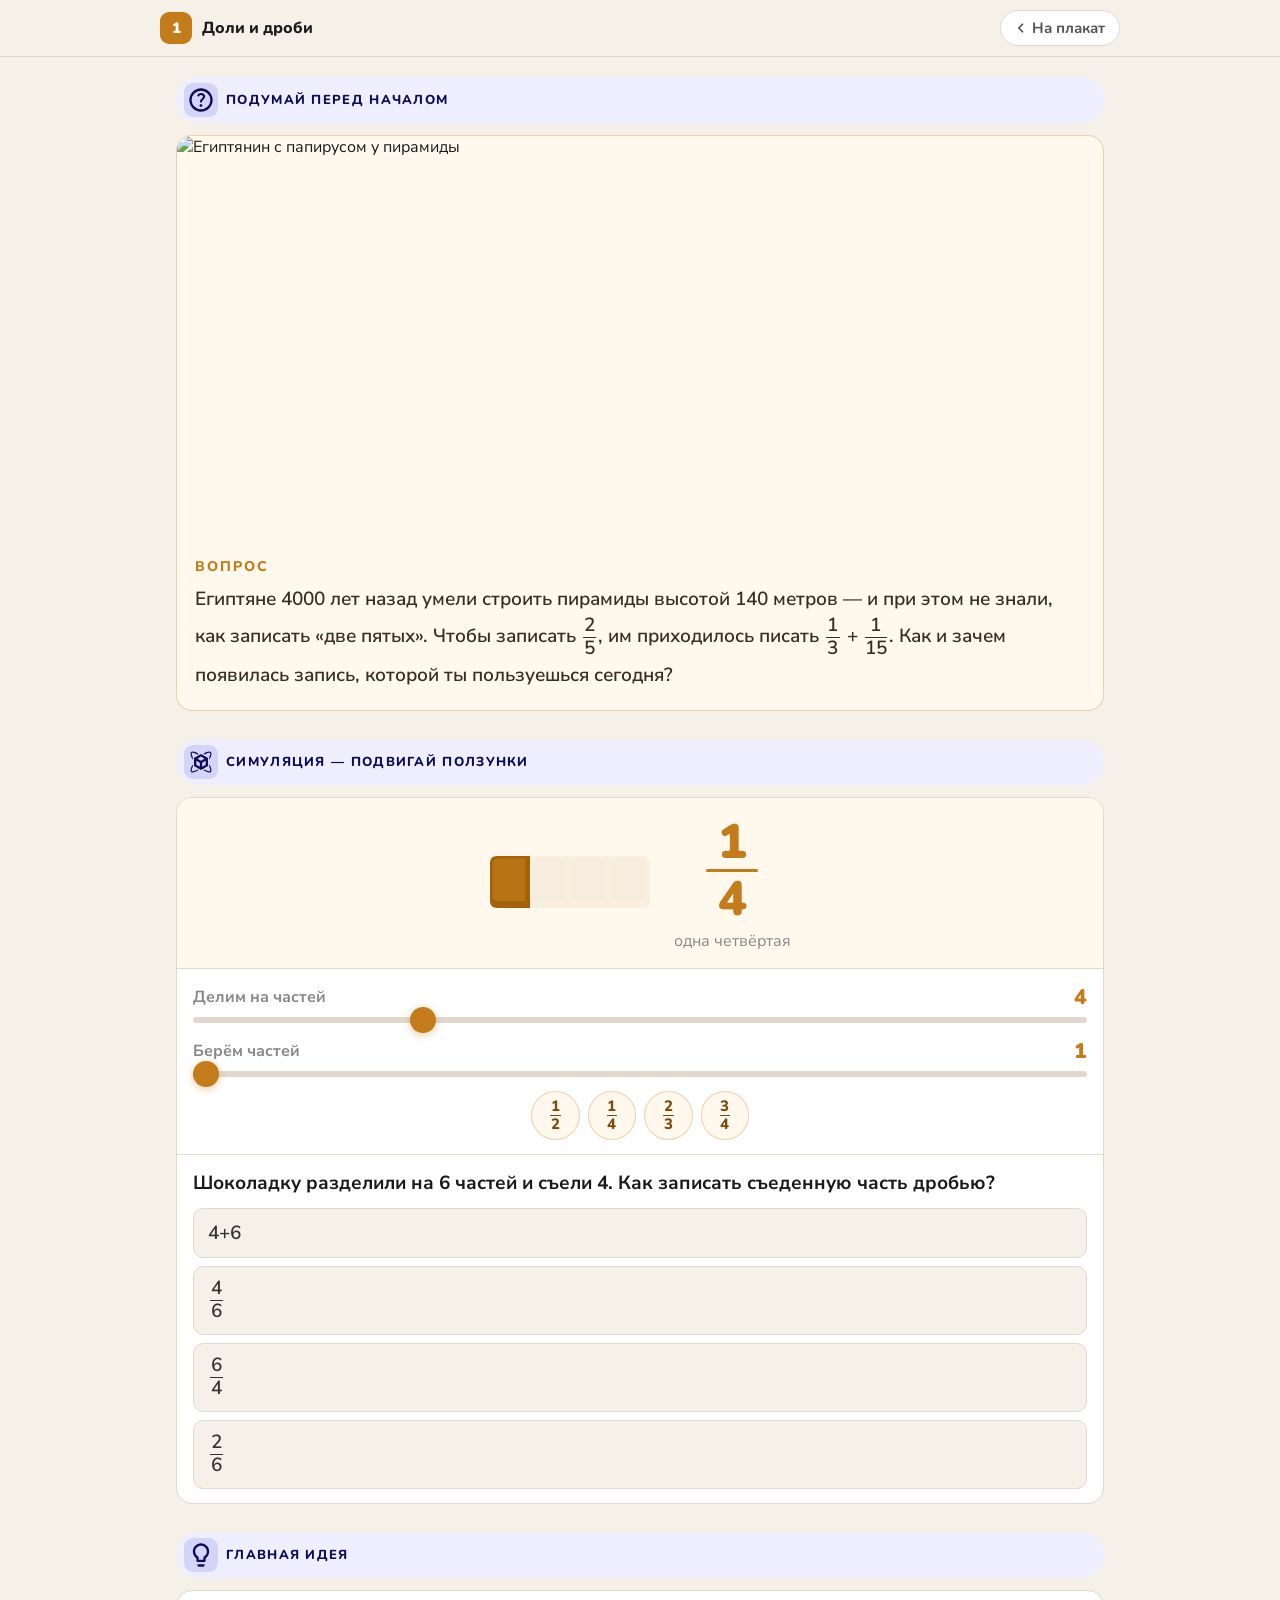
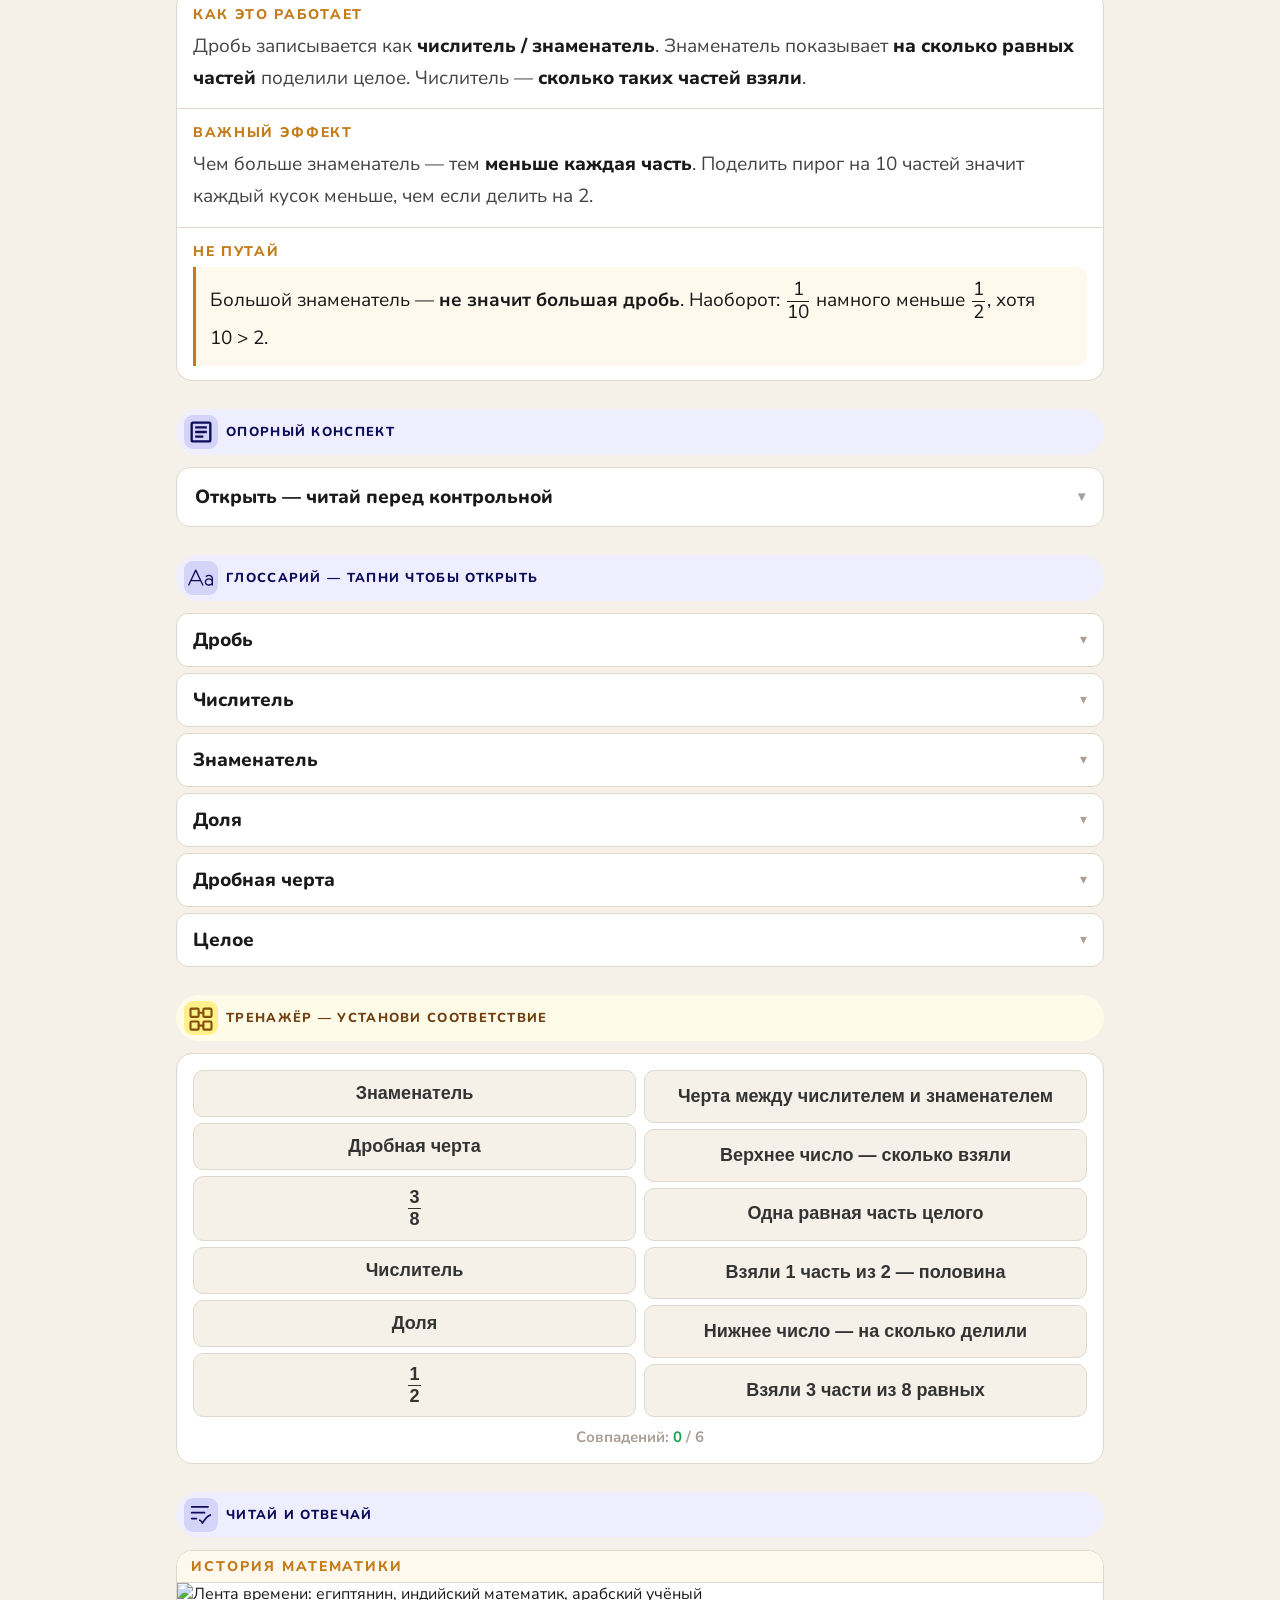
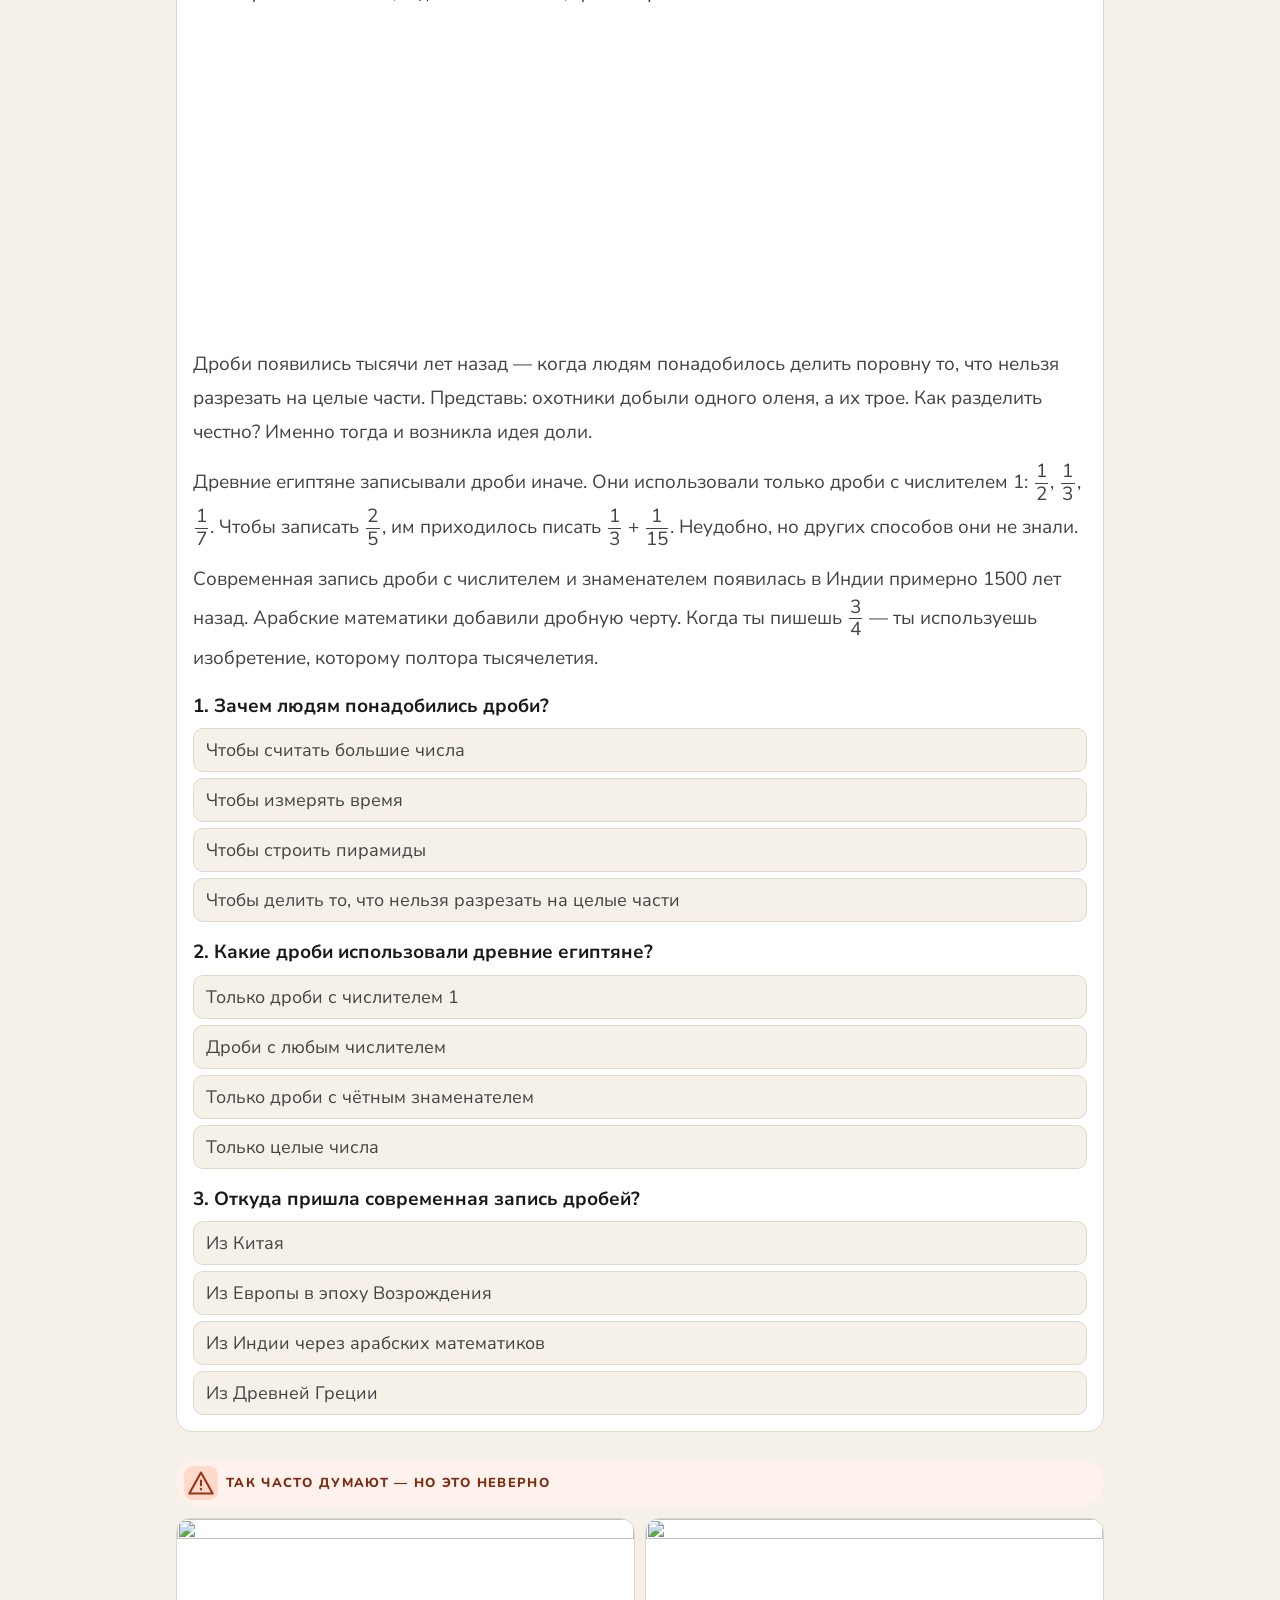
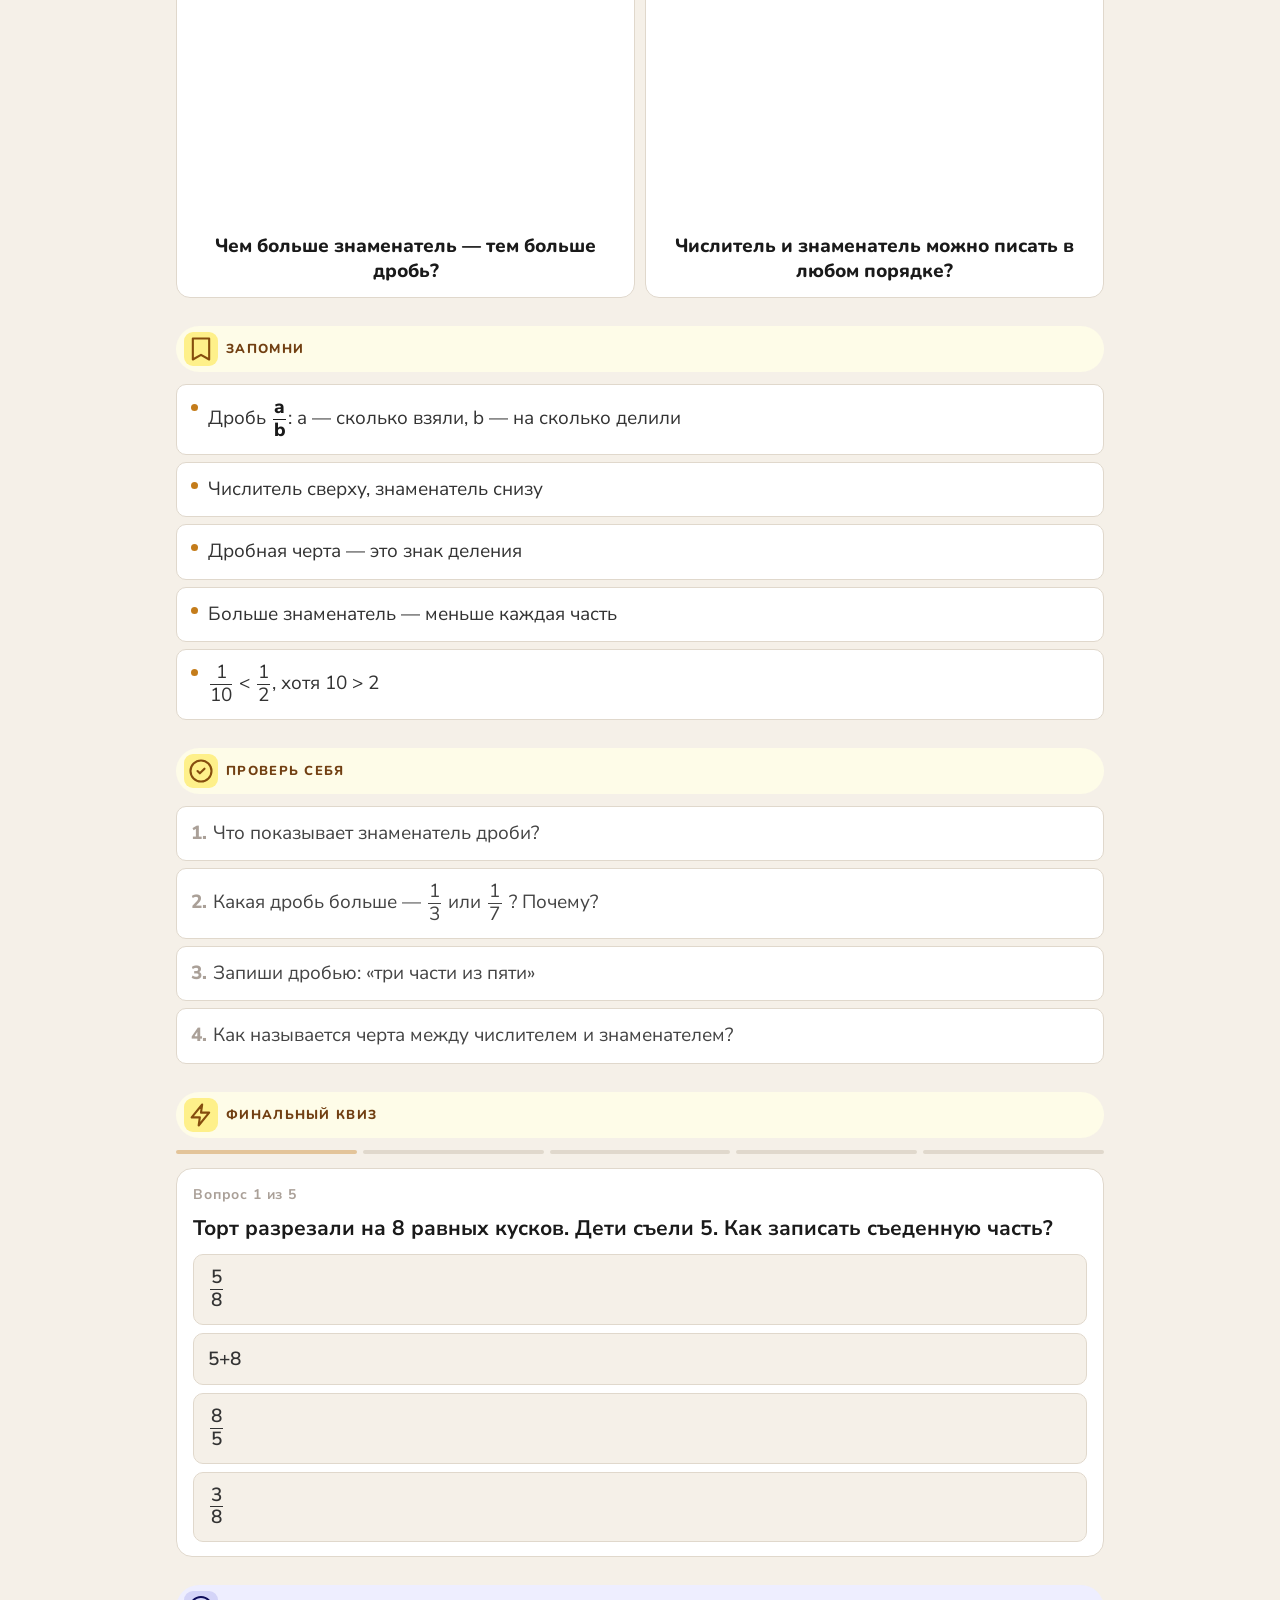
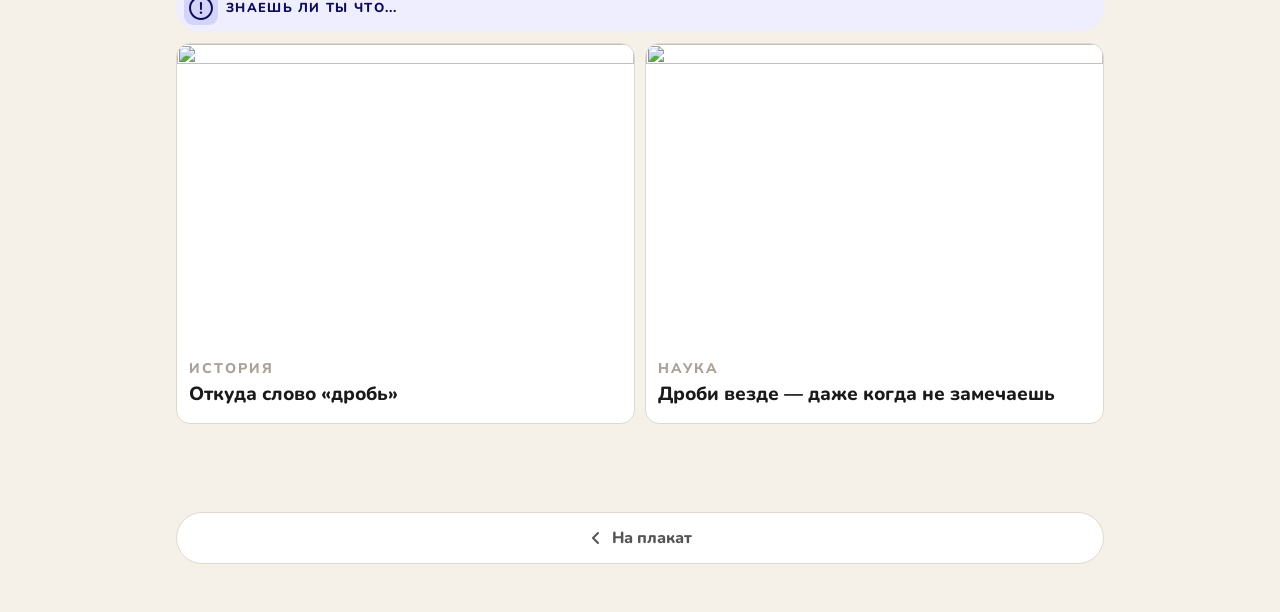
==== commit 22d90ae3: "update proj" ====
--- a/block5/node1.html
+++ b/block5/node1.html
@@ -468,6 +468,7 @@
 
 function chk(btn) {
   checkAnswered = true;
+  tryMarkDone();
   var correct = btn.getAttribute('data-correct') === 'true';
   var fb      = document.getElementById('checkFb');
   var wrap    = document.getElementById('checkOpts');
@@ -535,6 +536,8 @@
   if (btn.classList.contains('done') || btn.classList.contains('dis')) return;
   if (!mSel) { mSel = btn; btn.classList.add('sel'); return; }
   if (mSel === btn) { mSel.classList.remove('sel'); mSel = null; return; }
+  matchAttempted = true;
+  tryMarkDone();
   var a = mSel, b = btn;
   var ok = a.dataset.side !== b.dataset.side &&
            (a.dataset.key === b.dataset.key);
@@ -573,6 +576,11 @@
 }
 
 function rdAns(btn, qi) {
+  if (!readAnswered[qi]) {
+    readAnswered[qi] = true;
+    readCount++;
+    if (readCount >= READ_QS.length) { readAttempted = true; tryMarkDone(); }
+  }
   var ok   = btn.getAttribute('data-correct') === 'true';
   var opts = btn.closest('.read-opts').querySelectorAll('.read-opt');
   var i;
@@ -596,6 +604,25 @@
 
 var checkAnswered = false;
 
+/* ── Прогресс узла ── */
+var matchAttempted = false;
+var readAttempted  = false;  /* все вопросы reading quiz */
+var quizAttempted  = false;  /* финальный квиз завершён */
+var readAnswered   = {};
+var readCount      = 0;
+
+function tryMarkDone() {
+  if (checkAnswered && matchAttempted && readAttempted && quizAttempted) {
+    Progress.markDone('node1');
+  }
+}
+
+function checkAllDone() {
+  /* вызывается из showFinish — финальный квиз пройден полностью */
+  quizAttempted = true;
+  tryMarkDone();
+}
+
 /* Инициализация */
 
 initCheck();
